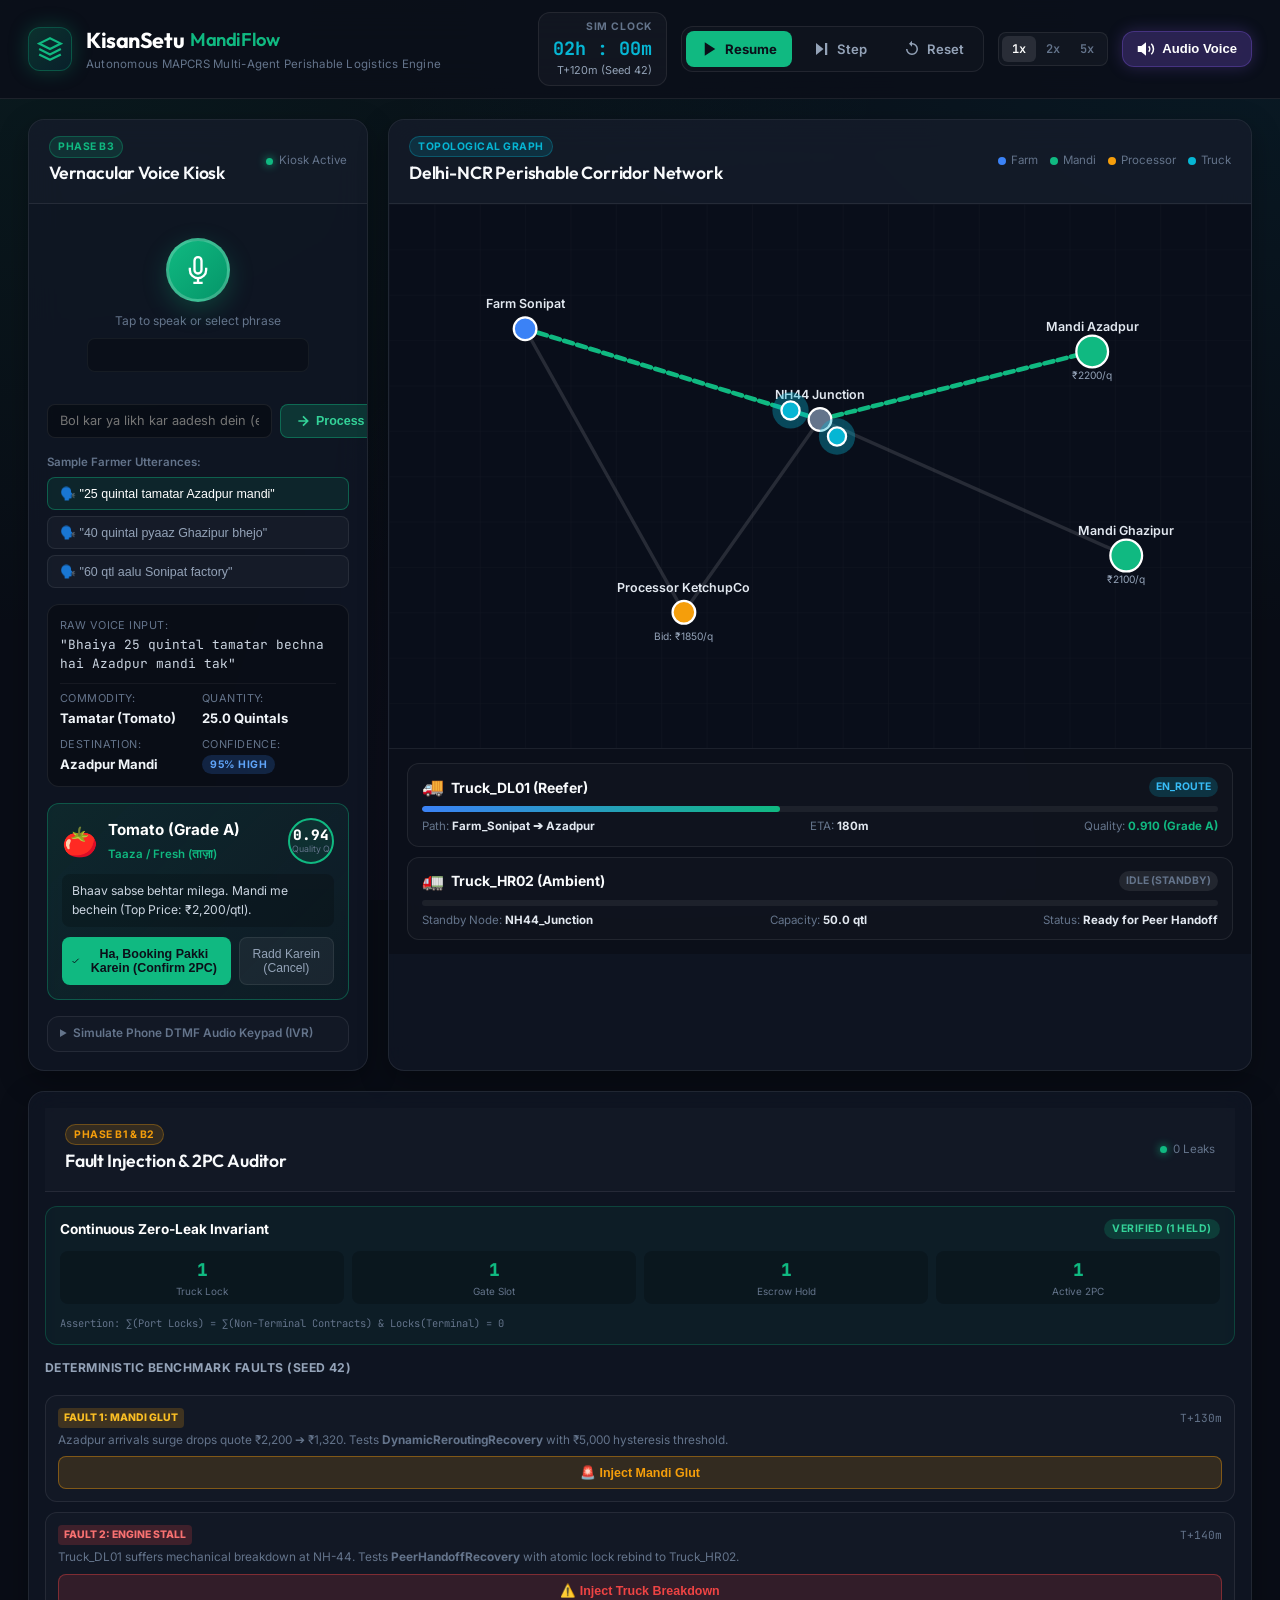
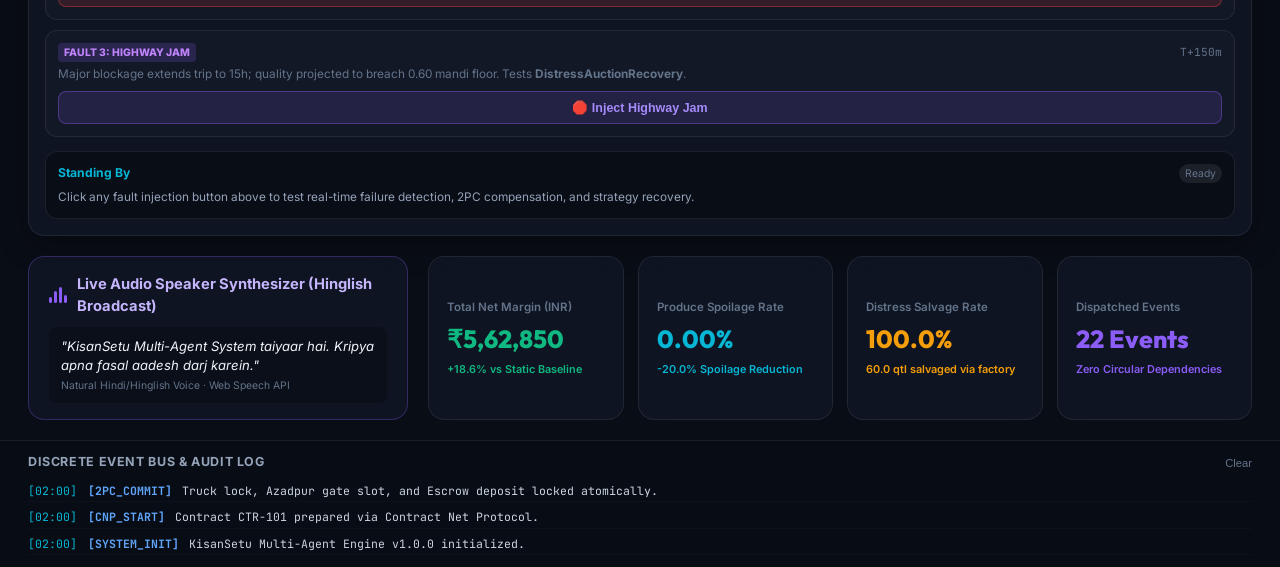
==== web/index.html @ 0fba4736 "feat(voice): add live microphone audio oscilloscope visualizer and real-time voice-to-text recogniti" ====
<!DOCTYPE html>
<html lang="en">
<head>
  <meta charset="UTF-8">
  <meta name="viewport" content="width=device-width, initial-scale=1.0">
  <title>KisanSetu (MandiFlow) - Multi-Agent Logistics Simulation</title>
  <meta name="description" content="KisanSetu (MandiFlow) - Autonomous Multi-Agent Planning, Coordination, 2PC Commitment, and Fault Recovery System for Perishable Produce Logistics.">
  <link rel="preconnect" href="https://fonts.googleapis.com">
  <link rel="preconnect" href="https://fonts.gstatic.com" crossorigin>
  <link href="https://fonts.googleapis.com/css2?family=Inter:wght@300;400;500;600;700;800&family=JetBrains+Mono:wght@400;500;600&family=Outfit:wght@500;600;700;800&display=swap" rel="stylesheet">
  <link rel="stylesheet" href="style.css">
</head>
<body>
  <!-- Header / Navigation Bar -->
  <header class="navbar">
    <div class="brand">
      <div class="brand-logo">
        <svg viewBox="0 0 24 24" width="26" height="26" fill="none" stroke="currentColor" stroke-width="2">
          <path d="M12 2L2 7l10 5 10-5-10-5zM2 17l10 5 10-5M2 12l10 5 10-5" stroke="#10b981"/>
        </svg>
      </div>
      <div>
        <h1 class="brand-title">KisanSetu <span class="brand-sub">MandiFlow</span></h1>
        <p class="brand-tagline">Autonomous MAPCRS Multi-Agent Perishable Logistics Engine</p>
      </div>
    </div>

    <!-- Sim Clock & Control Toolbar -->
    <div class="sim-controls">
      <div class="sim-clock-card">
        <span class="clock-label">SIM CLOCK</span>
        <span class="clock-time" id="simTimeDisplay">02h : 00m</span>
        <span class="clock-ticks" id="simTickDisplay">T+120m (Seed 42)</span>
      </div>

      <div class="control-btn-group">
        <button id="btnPlayPause" class="ctrl-btn ctrl-play" title="Play / Pause Simulation">
          <svg id="playIcon" viewBox="0 0 24 24" width="18" height="18" fill="currentColor">
            <polygon points="5,3 19,12 5,21"/>
          </svg>
          <span id="playPauseText">Resume</span>
        </button>

        <button id="btnStep" class="ctrl-btn" title="Step +15 minutes">
          <svg viewBox="0 0 24 24" width="18" height="18" fill="currentColor">
            <polygon points="4,4 14,12 4,20"/>
            <rect x="16" y="4" width="3" height="16"/>
          </svg>
          <span>Step</span>
        </button>

        <button id="btnReset" class="ctrl-btn" title="Reset Simulation">
          <svg viewBox="0 0 24 24" width="18" height="18" fill="currentColor">
            <path d="M12 4V1L8 5l4 4V6a6 6 0 1 1-6 6H4a8 8 0 1 0 8-8z"/>
          </svg>
          <span>Reset</span>
        </button>
      </div>

      <!-- Speed & Audio Toggle -->
      <div class="speed-selector">
        <button class="speed-btn active" data-speed="1">1x</button>
        <button class="speed-btn" data-speed="2">2x</button>
        <button class="speed-btn" data-speed="5">5x</button>
      </div>

      <button id="btnAudioToggle" class="audio-toggle-btn active" title="Toggle Hinglish Spoken Speech Synthesizer">
        <svg id="audioIcon" viewBox="0 0 24 24" width="18" height="18" fill="none" stroke="currentColor" stroke-width="2">
          <polygon points="11 5 6 9 2 9 2 15 6 15 11 19 11 5" fill="currentColor"/>
          <path d="M15.54 8.46a5 5 0 0 1 0 7.07"/>
          <path d="M19.07 4.93a10 10 0 0 1 0 14.14"/>
        </svg>
        <span>Audio Voice</span>
      </button>
    </div>
  </header>

  <!-- Main Grid Dashboard -->
  <main class="dashboard-grid">

    <!-- COLUMN 1: Accessible Vernacular Voice Kiosk -->
    <section class="card kiosk-card">
      <div class="card-header">
        <div class="card-title-group">
          <span class="badge badge-kiosk">PHASE B3</span>
          <h2>Vernacular Voice Kiosk</h2>
        </div>
        <span class="status-indicator live">Kiosk Active</span>
      </div>

      <div class="kiosk-terminal">
        <div class="mic-container">
          <div class="mic-rings" id="micRings"></div>
          <button id="btnMicTrigger" class="mic-button" title="Speak or trigger voice input">
            <svg viewBox="0 0 24 24" width="28" height="28" fill="none" stroke="currentColor" stroke-width="2">
              <path d="M12 1a3 3 0 0 0-3 3v8a3 3 0 0 0 6 0V4a3 3 0 0 0-3-3z"/>
              <path d="M19 10v2a7 7 0 0 1-14 0v-2"/>
              <line x1="12" y1="19" x2="12" y2="23"/>
              <line x1="8" y1="23" x2="16" y2="23"/>
            </svg>
          </button>
          <span class="mic-status-label" id="micStatusLabel">Tap to speak or select phrase</span>
          <canvas id="micVisualizerCanvas" class="mic-visualizer" width="220" height="32"></canvas>
        </div>

        <!-- Live Voice-to-Text Input Bar -->
        <div class="voice-input-bar">
          <input type="text" id="voiceCommandInput" class="voice-text-input" placeholder="Bol kar ya likh kar aadesh dein (e.g. 35 qtl tamatar)...">
          <button id="btnSubmitVoiceInput" class="btn-voice-submit" title="Process voice or text order">
            <svg viewBox="0 0 24 24" width="16" height="16" fill="none" stroke="currentColor" stroke-width="2.5">
              <path d="M5 12h14M12 5l7 7-7 7"/>
            </svg>
            <span>Process</span>
          </button>
        </div>

        <!-- Vernacular Speech Preset Chips -->
        <div class="chips-container">
          <span class="chips-label">Sample Farmer Utterances:</span>
          <button class="voice-chip active" data-phrase="Bhaiya 25 quintal tamatar bechna hai Azadpur mandi tak">
            🗣️ "25 quintal tamatar Azadpur mandi"
          </button>
          <button class="voice-chip" data-phrase="40 quintal pyaaz Ghazipur bhejo turant">
            🗣️ "40 quintal pyaaz Ghazipur bhejo"
          </button>
          <button class="voice-chip" data-phrase="60 qtl aalu Mother Dairy Sonipat plant bhejna hai">
            🗣️ "60 qtl aalu Sonipat factory"
          </button>
        </div>

        <!-- Live Parsed Utterance Box -->
        <div class="parsed-box">
          <div class="parsed-row">
            <span class="parsed-label">Raw Voice Input:</span>
            <span class="parsed-val" id="rawUtteranceText">"Bhaiya 25 quintal tamatar bechna hai Azadpur mandi tak"</span>
          </div>
          <div class="parsed-grid">
            <div>
              <span class="parsed-label">Commodity:</span>
              <strong id="parsedCommodity">Tamatar (Tomato)</strong>
            </div>
            <div>
              <span class="parsed-label">Quantity:</span>
              <strong id="parsedQuantity">25.0 Quintals</strong>
            </div>
            <div>
              <span class="parsed-label">Destination:</span>
              <strong id="parsedDestination">Azadpur Mandi</strong>
            </div>
            <div>
              <span class="parsed-label">Confidence:</span>
              <span class="badge badge-confidence" id="parsedConfidence">95% High</span>
            </div>
          </div>
        </div>

        <!-- Produce Quality Status Card -->
        <div class="status-card-widget grade-a" id="produceStatusCard">
          <div class="status-card-header">
            <div class="crop-info">
              <span class="crop-icon">🍅</span>
              <div>
                <h4 id="cardCropName">Tomato (Grade A)</h4>
                <span class="grade-tag" id="cardGradeTag">Taaza / Fresh (ताज़ा)</span>
              </div>
            </div>
            <div class="quality-score-circle">
              <span class="q-val" id="cardQualityScore">0.94</span>
              <span class="q-lbl">Quality Q</span>
            </div>
          </div>
          <p class="status-recommendation" id="cardRecommendation">
            Bhaav sabse behtar milega. Mandi me bechein (Top Price: ₹2,200/qtl).
          </p>
          <div class="card-action-bar">
            <button id="btnConfirm2PC" class="btn-primary-action">
              <svg viewBox="0 0 24 24" width="16" height="16" fill="none" stroke="currentColor" stroke-width="2.5"><polyline points="20 6 9 17 4 12"/></svg>
              Ha, Booking Pakki Karein (Confirm 2PC)
            </button>
            <button id="btnCancel2PC" class="btn-secondary-action">Radd Karein (Cancel)</button>
          </div>
        </div>

        <!-- DTMF Telephone Numpad -->
        <details class="dtmf-drawer">
          <summary>Simulate Phone DTMF Audio Keypad (IVR)</summary>
          <div class="numpad-grid">
            <button class="numpad-btn" data-key="1">1<span>🍅 Tomato</span></button>
            <button class="numpad-btn" data-key="2">2<span>🧅 Onion</span></button>
            <button class="numpad-btn" data-key="3">3<span>🥔 Potato</span></button>
            <button class="numpad-btn" data-key="4">4<span>Azadpur</span></button>
            <button class="numpad-btn" data-key="5">5<span>Ghazipur</span></button>
            <button class="numpad-btn" data-key="6">6<span>Sonipat</span></button>
            <button class="numpad-btn" data-key="7">7<span>25 qtl</span></button>
            <button class="numpad-btn" data-key="8">8<span>50 qtl</span></button>
            <button class="numpad-btn" data-key="9">9<span>Confirm</span></button>
            <button class="numpad-btn" data-key="*">*<span>Repeat</span></button>
            <button class="numpad-btn" data-key="0">0<span>Help</span></button>
            <button class="numpad-btn" data-key="#">#<span>Submit</span></button>
          </div>
        </details>
      </div>
    </section>

    <!-- COLUMN 2: Topological Road Graph & Interactive Map -->
    <section class="card map-card">
      <div class="card-header">
        <div class="card-title-group">
          <span class="badge badge-map">TOPOLOGICAL GRAPH</span>
          <h2>Delhi-NCR Perishable Corridor Network</h2>
        </div>
        <div class="map-legend">
          <span class="legend-item"><span class="dot farm"></span> Farm</span>
          <span class="legend-item"><span class="dot mandi"></span> Mandi</span>
          <span class="legend-item"><span class="dot plant"></span> Processor</span>
          <span class="legend-item"><span class="dot truck"></span> Truck</span>
        </div>
      </div>

      <div class="map-canvas-container">
        <svg id="roadMapSvg" class="road-map-svg" viewBox="0 0 760 480">
          <!-- Background Grid Pattern -->
          <defs>
            <pattern id="gridPattern" width="40" height="40" patternUnits="userSpaceOnUse">
              <path d="M 40 0 L 0 0 0 40" fill="none" stroke="rgba(255,255,255,0.03)" stroke-width="1"/>
            </pattern>
            <linearGradient id="roadGradient" x1="0%" y1="0%" x2="100%" y2="100%">
              <stop offset="0%" stop-color="#3b82f6" stop-opacity="0.7"/>
              <stop offset="100%" stop-color="#10b981" stop-opacity="0.7"/>
            </linearGradient>
            <filter id="glow" x="-20%" y="-20%" width="140%" height="140%">
              <feGaussianBlur stdDeviation="3" result="blur"/>
              <feComposite in="SourceGraphic" in2="blur" operator="over"/>
            </filter>
          </defs>

          <rect width="100%" height="100%" fill="url(#gridPattern)" />

          <!-- Network Road Edges -->
          <g id="roadEdges">
            <!-- Road segments will be drawn here -->
          </g>

          <!-- Network Nodes -->
          <g id="roadNodes">
            <!-- Hubs and Mandis will be drawn here -->
          </g>

          <!-- Animated Moving Vehicles -->
          <g id="roadTrucks">
            <!-- Active trucks with pulsing halos -->
          </g>
        </svg>

        <!-- Transit Status Lane Panel (Overlay) -->
        <div class="truck-lanes-panel">
          <div class="lane-item" id="truckLane1">
            <div class="lane-header">
              <div class="truck-badge">
                <span class="truck-icon">🚚</span>
                <strong>Truck_DL01 (Reefer)</strong>
              </div>
              <span class="truck-state-badge enroute" id="truck1StateBadge">EN_ROUTE</span>
            </div>
            <div class="progress-bar-bg">
              <div class="progress-bar-fill" id="truck1ProgressBar" style="width: 45%;"></div>
            </div>
            <div class="lane-meta">
              <span>Path: <b id="truck1RouteText">Farm_Sonipat ➔ Azadpur</b></span>
              <span>ETA: <b id="truck1Eta">180m</b></span>
              <span>Quality: <b class="quality-text" id="truck1QualityText">0.910 (Grade A)</b></span>
            </div>
          </div>

          <div class="lane-item" id="truckLane2">
            <div class="lane-header">
              <div class="truck-badge">
                <span class="truck-icon">🚛</span>
                <strong>Truck_HR02 (Ambient)</strong>
              </div>
              <span class="truck-state-badge idle" id="truck2StateBadge">IDLE (STANDBY)</span>
            </div>
            <div class="progress-bar-bg">
              <div class="progress-bar-fill" id="truck2ProgressBar" style="width: 0%;"></div>
            </div>
            <div class="lane-meta">
              <span>Standby Node: <b>NH44_Junction</b></span>
              <span>Capacity: <b>50.0 qtl</b></span>
              <span>Status: <b id="truck2StandbyText">Ready for Peer Handoff</b></span>
            </div>
          </div>
        </div>
      </div>
    </section>

    <!-- COLUMN 3: Real-Time Fault Injection & 2PC Invariants -->
    <section class="card controls-card">
      <div class="card-header">
        <div class="card-title-group">
          <span class="badge badge-control">PHASE B1 & B2</span>
          <h2>Fault Injection & 2PC Auditor</h2>
        </div>
        <span class="status-indicator active" id="invariantLed">0 Leaks</span>
      </div>

      <!-- Zero-Leak Invariant Monitor Panel -->
      <div class="invariant-monitor-box">
        <div class="invariant-title-row">
          <h4>Continuous Zero-Leak Invariant</h4>
          <span class="badge badge-safe" id="invariantBadge">Passed (0 Leaks)</span>
        </div>
        <div class="invariant-stat-row">
          <div class="inv-stat">
            <span class="inv-num" id="invTruckLocks">1</span>
            <span class="inv-desc">Truck Lock</span>
          </div>
          <div class="inv-stat">
            <span class="inv-num" id="invGateSlots">1</span>
            <span class="inv-desc">Gate Slot</span>
          </div>
          <div class="inv-stat">
            <span class="inv-num" id="invEscrowHolds">1</span>
            <span class="inv-desc">Escrow Hold</span>
          </div>
          <div class="inv-stat">
            <span class="inv-num" id="invActiveContracts">1</span>
            <span class="inv-desc">Active 2PC</span>
          </div>
        </div>
        <p class="invariant-formula">
          Assertion: ∑(Port Locks) = ∑(Non-Terminal Contracts) &amp; Locks(Terminal) = 0
        </p>
      </div>

      <!-- Interactive Fault Injection Buttons -->
      <div class="fault-injection-deck">
        <h3 class="section-heading">Deterministic Benchmark Faults (Seed 42)</h3>

        <div class="fault-button-card">
          <div class="fault-info">
            <div class="fault-header-line">
              <span class="fault-tag tag-glut">FAULT 1: MANDI GLUT</span>
              <span class="fault-time">T+130m</span>
            </div>
            <p>Azadpur arrivals surge drops quote ₹2,200 ➔ ₹1,320. Tests <strong>DynamicReroutingRecovery</strong> with ₹5,000 hysteresis threshold.</p>
          </div>
          <button id="btnInjectGlut" class="fault-btn btn-glut">
            🚨 Inject Mandi Glut
          </button>
        </div>

        <div class="fault-button-card">
          <div class="fault-info">
            <div class="fault-header-line">
              <span class="fault-tag tag-stall">FAULT 2: ENGINE STALL</span>
              <span class="fault-time">T+140m</span>
            </div>
            <p>Truck_DL01 suffers mechanical breakdown at NH-44. Tests <strong>PeerHandoffRecovery</strong> with atomic lock rebind to Truck_HR02.</p>
          </div>
          <button id="btnInjectStall" class="fault-btn btn-stall">
            ⚠️ Inject Truck Breakdown
          </button>
        </div>

        <div class="fault-button-card">
          <div class="fault-info">
            <div class="fault-header-line">
              <span class="fault-tag tag-block">FAULT 3: HIGHWAY JAM</span>
              <span class="fault-time">T+150m</span>
            </div>
            <p>Major blockage extends trip to 15h; quality projected to breach 0.60 mandi floor. Tests <strong>DistressAuctionRecovery</strong>.</p>
          </div>
          <button id="btnInjectBlockage" class="fault-btn btn-block">
            🛑 Inject Highway Jam
          </button>
        </div>
      </div>

      <!-- Active Recovery Outcome Card -->
      <div class="recovery-outcome-box" id="recoveryOutcomeBox">
        <div class="rec-header">
          <span class="rec-strategy" id="recStrategyName">Standing By</span>
          <span class="rec-status" id="recStatusBadge">Ready</span>
        </div>
        <p class="rec-summary" id="recActionSummary">
          Click any fault injection button above to test real-time failure detection, 2PC compensation, and strategy recovery.
        </p>
      </div>
    </section>

  </main>

  <!-- Bottom Analytics & Spoken Hinglish Audio Feed -->
  <section class="bottom-section">
    <!-- Spoken Audio Announcement Panel -->
    <div class="audio-feed-card">
      <div class="audio-card-header">
        <div class="speaker-wave-icon" id="speakerWave">
          <span></span><span></span><span></span><span></span>
        </div>
        <h3>Live Audio Speaker Synthesizer (Hinglish Broadcast)</h3>
      </div>
      <div class="audio-quote-box">
        <p id="audioSpeechSubtitle">"KisanSetu Multi-Agent System taiyaar hai. Kripya apna fasal aadesh darj karein."</p>
        <span class="audio-lang-tag">Natural Hindi/Hinglish Voice · Web Speech API</span>
      </div>
    </div>

    <!-- Comparative Baseline Analytics -->
    <div class="metrics-grid">
      <div class="metric-card">
        <span class="metric-lbl">Total Net Margin (INR)</span>
        <div class="metric-val text-green" id="metricMargin">₹5,62,850</div>
        <span class="metric-comp text-green">+18.6% vs Static Baseline</span>
      </div>
      <div class="metric-card">
        <span class="metric-lbl">Produce Spoilage Rate</span>
        <div class="metric-val text-cyan" id="metricSpoilage">0.00%</div>
        <span class="metric-comp text-cyan">-20.0% Spoilage Reduction</span>
      </div>
      <div class="metric-card">
        <span class="metric-lbl">Distress Salvage Rate</span>
        <div class="metric-val text-amber" id="metricSalvage">100.0%</div>
        <span class="metric-comp text-amber">60.0 qtl salvaged via factory</span>
      </div>
      <div class="metric-card">
        <span class="metric-lbl">Dispatched Events</span>
        <div class="metric-val text-purple" id="metricEvents">19 Events</div>
        <span class="metric-comp text-purple">Zero Circular Dependencies</span>
      </div>
    </div>
  </section>

  <!-- Structured Event Log Drawer -->
  <footer class="event-log-drawer">
    <div class="log-drawer-header">
      <h4>Discrete Event Bus &amp; Audit Log</h4>
      <button id="btnClearLog" class="btn-clear-log">Clear</button>
    </div>
    <div class="log-stream" id="eventLogStream">
      <!-- Events injected here -->
    </div>
  </footer>

  <script src="app.js"></script>
</body>
</html>
---- web/style.css ----
/* ==========================================================================
   KisanSetu (MandiFlow) - Ultra-Premium Glassmorphic Design System
   ========================================================================== */

:root {
  --bg-dark: #090d16;
  --bg-card: rgba(16, 23, 38, 0.75);
  --bg-card-hover: rgba(23, 33, 54, 0.85);
  --border-color: rgba(255, 255, 255, 0.08);
  --border-glow: rgba(16, 185, 129, 0.3);

  --text-primary: #f8fafc;
  --text-secondary: #94a3b8;
  --text-muted: #64748b;

  --emerald: #10b981;
  --emerald-glow: rgba(16, 185, 129, 0.25);
  --cyan: #06b6d4;
  --cyan-glow: rgba(6, 182, 212, 0.25);
  --amber: #f59e0b;
  --amber-glow: rgba(245, 158, 11, 0.25);
  --crimson: #ef4444;
  --crimson-glow: rgba(239, 68, 68, 0.25);
  --purple: #8b5cf6;
  --purple-glow: rgba(139, 92, 246, 0.25);
  --blue: #3b82f6;

  --font-heading: 'Outfit', sans-serif;
  --font-body: 'Inter', -apple-system, BlinkMacSystemFont, sans-serif;
  --font-mono: 'JetBrains Mono', monospace;

  --radius-sm: 8px;
  --radius-md: 12px;
  --radius-lg: 16px;
  --radius-xl: 24px;
}

* {
  margin: 0;
  padding: 0;
  box-sizing: border-box;
}

body {
  background-color: var(--bg-dark);
  background-image: 
    radial-gradient(at 0% 0%, rgba(16, 185, 129, 0.08) 0px, transparent 50%),
    radial-gradient(at 100% 0%, rgba(6, 182, 212, 0.08) 0px, transparent 50%),
    radial-gradient(at 50% 100%, rgba(139, 92, 246, 0.06) 0px, transparent 50%);
  background-attachment: fixed;
  color: var(--text-primary);
  font-family: var(--font-body);
  font-size: 14px;
  line-height: 1.5;
  min-height: 100vh;
  display: flex;
  flex-direction: column;
}

/* ==========================================================================
   Navbar & Controls Bar
   ========================================================================== */

.navbar {
  display: flex;
  align-items: center;
  justify-content: space-between;
  padding: 12px 28px;
  background: rgba(11, 15, 25, 0.85);
  backdrop-filter: blur(20px);
  border-bottom: 1px solid var(--border-color);
  position: sticky;
  top: 0;
  z-index: 100;
  gap: 16px;
  flex-wrap: wrap;
}

.brand {
  display: flex;
  align-items: center;
  gap: 14px;
}

.brand-logo {
  width: 44px;
  height: 44px;
  border-radius: var(--radius-md);
  background: linear-gradient(135deg, rgba(16, 185, 129, 0.2), rgba(6, 182, 212, 0.1));
  border: 1px solid rgba(16, 185, 129, 0.3);
  display: flex;
  align-items: center;
  justify-content: center;
  box-shadow: 0 0 20px var(--emerald-glow);
}

.brand-title {
  font-family: var(--font-heading);
  font-size: 1.35rem;
  font-weight: 700;
  letter-spacing: -0.02em;
  color: #ffffff;
  display: flex;
  align-items: center;
  gap: 6px;
}

.brand-sub {
  color: var(--emerald);
  font-weight: 600;
  font-size: 1.15rem;
}

.brand-tagline {
  font-size: 0.72rem;
  color: var(--text-muted);
  letter-spacing: 0.02em;
}

.sim-controls {
  display: flex;
  align-items: center;
  gap: 14px;
  flex-wrap: wrap;
}

.sim-clock-card {
  display: flex;
  flex-direction: column;
  padding: 6px 14px;
  background: rgba(255, 255, 255, 0.03);
  border: 1px solid var(--border-color);
  border-radius: var(--radius-md);
  text-align: right;
}

.clock-label {
  font-size: 0.65rem;
  font-weight: 700;
  color: var(--text-muted);
  letter-spacing: 0.08em;
}

.clock-time {
  font-family: var(--font-mono);
  font-size: 1.15rem;
  font-weight: 700;
  color: var(--cyan);
}

.clock-ticks {
  font-size: 0.68rem;
  color: var(--text-secondary);
}

.control-btn-group {
  display: flex;
  align-items: center;
  gap: 6px;
  background: rgba(255, 255, 255, 0.02);
  padding: 4px;
  border-radius: var(--radius-md);
  border: 1px solid var(--border-color);
}

.ctrl-btn {
  display: inline-flex;
  align-items: center;
  gap: 6px;
  padding: 8px 14px;
  font-family: var(--font-body);
  font-size: 0.82rem;
  font-weight: 600;
  color: var(--text-secondary);
  background: transparent;
  border: 1px solid transparent;
  border-radius: var(--radius-sm);
  cursor: pointer;
  transition: all 0.2s ease;
}

.ctrl-btn:hover {
  color: #fff;
  background: rgba(255, 255, 255, 0.06);
}

.ctrl-play {
  background: var(--emerald);
  color: #0b0f19;
  font-weight: 700;
}

.ctrl-play:hover {
  background: #059669;
  color: #fff;
  box-shadow: 0 0 16px var(--emerald-glow);
}

.speed-selector {
  display: flex;
  background: rgba(255, 255, 255, 0.03);
  padding: 3px;
  border-radius: var(--radius-sm);
  border: 1px solid var(--border-color);
}

.speed-btn {
  padding: 5px 10px;
  background: transparent;
  border: none;
  color: var(--text-muted);
  font-family: var(--font-mono);
  font-size: 0.75rem;
  font-weight: 600;
  cursor: pointer;
  border-radius: 6px;
  transition: all 0.2s;
}

.speed-btn.active, .speed-btn:hover {
  color: #fff;
  background: rgba(255, 255, 255, 0.1);
}

.audio-toggle-btn {
  display: flex;
  align-items: center;
  gap: 7px;
  padding: 8px 14px;
  border-radius: var(--radius-md);
  background: rgba(139, 92, 246, 0.12);
  border: 1px solid rgba(139, 92, 246, 0.3);
  color: #c4b5fd;
  font-size: 0.82rem;
  font-weight: 600;
  cursor: pointer;
  transition: all 0.2s;
}

.audio-toggle-btn:hover, .audio-toggle-btn.active {
  background: rgba(139, 92, 246, 0.25);
  box-shadow: 0 0 16px var(--purple-glow);
  color: #fff;
}

/* ==========================================================================
   Dashboard Grid
   ========================================================================== */

.dashboard-grid {
  display: grid;
  grid-template-columns: 360px 1fr 380px;
  gap: 20px;
  padding: 20px 28px;
  flex: 1;
}

@media (max-width: 1400px) {
  .dashboard-grid {
    grid-template-columns: 340px 1fr;
  }
  .controls-card {
    grid-column: span 2;
  }
}

@media (max-width: 980px) {
  .dashboard-grid {
    grid-template-columns: 1fr;
  }
  .controls-card {
    grid-column: span 1;
  }
}

/* Card Foundations */
.card {
  background: var(--bg-card);
  backdrop-filter: blur(16px);
  border: 1px solid var(--border-color);
  border-radius: var(--radius-lg);
  display: flex;
  flex-direction: column;
  overflow: hidden;
  box-shadow: 0 10px 30px rgba(0, 0, 0, 0.3);
  transition: border-color 0.3s;
}

.card:hover {
  border-color: rgba(255, 255, 255, 0.14);
}

.card-header {
  display: flex;
  align-items: center;
  justify-content: space-between;
  padding: 16px 20px;
  border-bottom: 1px solid var(--border-color);
  background: rgba(255, 255, 255, 0.015);
}

.card-title-group {
  display: flex;
  flex-direction: column;
  gap: 3px;
}

.card-header h2 {
  font-family: var(--font-heading);
  font-size: 1.1rem;
  font-weight: 600;
  letter-spacing: -0.01em;
}

/* Badges */
.badge {
  display: inline-flex;
  align-items: center;
  padding: 2px 8px;
  border-radius: 999px;
  font-size: 0.65rem;
  font-weight: 700;
  letter-spacing: 0.05em;
  text-transform: uppercase;
  width: fit-content;
}

.badge-kiosk { background: rgba(16, 185, 129, 0.15); color: var(--emerald); border: 1px solid rgba(16, 185, 129, 0.3); }
.badge-map { background: rgba(6, 182, 212, 0.15); color: var(--cyan); border: 1px solid rgba(6, 182, 212, 0.3); }
.badge-control { background: rgba(245, 158, 11, 0.15); color: var(--amber); border: 1px solid rgba(245, 158, 11, 0.3); }
.badge-safe { background: rgba(16, 185, 129, 0.2); color: #34d399; }
.badge-confidence { background: rgba(59, 130, 246, 0.2); color: #60a5fa; }

.status-indicator {
  display: inline-flex;
  align-items: center;
  gap: 6px;
  font-size: 0.72rem;
  color: var(--text-muted);
}

.status-indicator::before {
  content: '';
  width: 7px;
  height: 7px;
  border-radius: 50%;
  background: #64748b;
}

.status-indicator.live::before, .status-indicator.active::before {
  background: var(--emerald);
  box-shadow: 0 0 8px var(--emerald);
  animation: pulse 1.8s infinite;
}

@keyframes pulse {
  0% { transform: scale(0.95); box-shadow: 0 0 0 0 rgba(16, 185, 129, 0.7); }
  70% { transform: scale(1.1); box-shadow: 0 0 0 7px rgba(16, 185, 129, 0); }
  100% { transform: scale(0.95); box-shadow: 0 0 0 0 rgba(16, 185, 129, 0); }
}

/* ==========================================================================
   Column 1: Vernacular Voice Kiosk
   ========================================================================== */

.kiosk-terminal {
  padding: 18px;
  display: flex;
  flex-direction: column;
  gap: 16px;
}

.mic-container {
  display: flex;
  flex-direction: column;
  align-items: center;
  justify-content: center;
  padding: 16px 0;
  position: relative;
}

.mic-button {
  width: 64px;
  height: 64px;
  border-radius: 50%;
  background: linear-gradient(135deg, var(--emerald), #059669);
  border: 3px solid rgba(255, 255, 255, 0.2);
  color: #fff;
  cursor: pointer;
  display: flex;
  align-items: center;
  justify-content: center;
  box-shadow: 0 8px 24px var(--emerald-glow);
  transition: transform 0.2s, box-shadow 0.2s;
  z-index: 2;
}

.mic-button:hover {
  transform: scale(1.08);
  box-shadow: 0 10px 30px rgba(16, 185, 129, 0.5);
}

.mic-button.listening {
  background: linear-gradient(135deg, var(--crimson), #dc2626);
  box-shadow: 0 8px 24px var(--crimson-glow);
  animation: micListenPulse 1s infinite alternate;
}

@keyframes micListenPulse {
  0% { transform: scale(1); }
  100% { transform: scale(1.12); }
}

.mic-status-label {
  margin-top: 10px;
  font-size: 0.75rem;
  color: var(--text-muted);
}

.mic-visualizer {
  margin-top: 8px;
  border-radius: var(--radius-sm);
  background: rgba(0, 0, 0, 0.25);
  border: 1px solid rgba(255, 255, 255, 0.05);
}

.voice-input-bar {
  display: flex;
  gap: 8px;
}

.voice-text-input {
  flex: 1;
  background: rgba(0, 0, 0, 0.35);
  border: 1px solid var(--border-color);
  border-radius: var(--radius-sm);
  padding: 8px 12px;
  color: #fff;
  font-family: var(--font-body);
  font-size: 0.8rem;
  transition: all 0.2s;
}

.voice-text-input:focus {
  outline: none;
  border-color: var(--emerald);
  box-shadow: 0 0 10px var(--emerald-glow);
}

.btn-voice-submit {
  display: flex;
  align-items: center;
  gap: 5px;
  padding: 8px 14px;
  background: rgba(16, 185, 129, 0.2);
  border: 1px solid rgba(16, 185, 129, 0.4);
  border-radius: var(--radius-sm);
  color: #34d399;
  font-size: 0.78rem;
  font-weight: 700;
  cursor: pointer;
  transition: all 0.2s;
}

.btn-voice-submit:hover {
  background: var(--emerald);
  color: #0b0f19;
  box-shadow: 0 0 12px var(--emerald-glow);
}

.chips-container {
  display: flex;
  flex-direction: column;
  gap: 6px;
}

.chips-label {
  font-size: 0.72rem;
  color: var(--text-muted);
  font-weight: 600;
}

.voice-chip {
  text-align: left;
  padding: 8px 12px;
  background: rgba(255, 255, 255, 0.03);
  border: 1px solid var(--border-color);
  border-radius: var(--radius-sm);
  color: var(--text-secondary);
  font-size: 0.78rem;
  cursor: pointer;
  transition: all 0.2s;
}

.voice-chip:hover, .voice-chip.active {
  background: rgba(16, 185, 129, 0.1);
  border-color: rgba(16, 185, 129, 0.4);
  color: #ffffff;
}

.parsed-box {
  background: rgba(0, 0, 0, 0.3);
  border: 1px solid var(--border-color);
  border-radius: var(--radius-md);
  padding: 12px;
  display: flex;
  flex-direction: column;
  gap: 10px;
}

.parsed-row {
  display: flex;
  flex-direction: column;
  gap: 2px;
}

.parsed-label {
  font-size: 0.68rem;
  color: var(--text-muted);
  text-transform: uppercase;
  letter-spacing: 0.04em;
}

.parsed-val {
  font-family: var(--font-mono);
  font-size: 0.8rem;
  color: #cbd5e1;
}

.parsed-grid {
  display: grid;
  grid-template-columns: 1fr 1fr;
  gap: 8px;
  padding-top: 6px;
  border-top: 1px solid rgba(255, 255, 255, 0.05);
}

.parsed-grid div {
  display: flex;
  flex-direction: column;
  gap: 2px;
}

.parsed-grid strong {
  font-size: 0.82rem;
  color: #f1f5f9;
}

/* Produce Status Card */
.status-card-widget {
  padding: 14px;
  border-radius: var(--radius-md);
  background: linear-gradient(135deg, rgba(16, 185, 129, 0.12), rgba(16, 185, 129, 0.04));
  border: 1px solid rgba(16, 185, 129, 0.35);
  display: flex;
  flex-direction: column;
  gap: 10px;
}

.status-card-widget.grade-b {
  background: linear-gradient(135deg, rgba(245, 158, 11, 0.12), rgba(245, 158, 11, 0.04));
  border-color: rgba(245, 158, 11, 0.35);
}

.status-card-widget.grade-c {
  background: linear-gradient(135deg, rgba(239, 68, 68, 0.12), rgba(239, 68, 68, 0.04));
  border-color: rgba(239, 68, 68, 0.35);
}

.status-card-header {
  display: flex;
  align-items: center;
  justify-content: space-between;
}

.crop-info {
  display: flex;
  align-items: center;
  gap: 10px;
}

.crop-icon {
  font-size: 1.8rem;
}

.crop-info h4 {
  font-size: 0.95rem;
  font-weight: 700;
  color: #fff;
}

.grade-tag {
  font-size: 0.72rem;
  color: var(--emerald);
  font-weight: 600;
}

.status-card-widget.grade-b .grade-tag { color: var(--amber); }
.status-card-widget.grade-c .grade-tag { color: var(--crimson); }

.quality-score-circle {
  width: 46px;
  height: 46px;
  border-radius: 50%;
  border: 2px solid var(--emerald);
  display: flex;
  flex-direction: column;
  align-items: center;
  justify-content: center;
  background: rgba(16, 185, 129, 0.1);
}

.status-card-widget.grade-b .quality-score-circle {
  border-color: var(--amber);
  background: rgba(245, 158, 11, 0.1);
}

.status-card-widget.grade-c .quality-score-circle {
  border-color: var(--crimson);
  background: rgba(239, 68, 68, 0.1);
}

.q-val {
  font-family: var(--font-mono);
  font-size: 0.9rem;
  font-weight: 800;
  color: #fff;
  line-height: 1;
}

.q-lbl {
  font-size: 0.55rem;
  color: var(--text-muted);
}

.status-recommendation {
  font-size: 0.76rem;
  color: #cbd5e1;
  background: rgba(0, 0, 0, 0.2);
  padding: 8px 10px;
  border-radius: var(--radius-sm);
}

.card-action-bar {
  display: flex;
  gap: 8px;
}

.btn-primary-action {
  flex: 2;
  display: flex;
  align-items: center;
  justify-content: center;
  gap: 6px;
  padding: 9px;
  background: var(--emerald);
  color: #0b0f19;
  font-weight: 700;
  font-size: 0.78rem;
  border: none;
  border-radius: var(--radius-sm);
  cursor: pointer;
  transition: all 0.2s;
}

.btn-primary-action:hover {
  background: #059669;
  color: #fff;
  box-shadow: 0 0 12px var(--emerald-glow);
}

.btn-secondary-action {
  flex: 1;
  padding: 9px;
  background: rgba(255, 255, 255, 0.05);
  color: var(--text-secondary);
  font-size: 0.76rem;
  border: 1px solid var(--border-color);
  border-radius: var(--radius-sm);
  cursor: pointer;
}

.btn-secondary-action:hover {
  background: rgba(255, 255, 255, 0.1);
  color: #fff;
}

/* DTMF Drawer */
.dtmf-drawer {
  background: rgba(255, 255, 255, 0.02);
  border: 1px solid var(--border-color);
  border-radius: var(--radius-md);
  padding: 8px 12px;
}

.dtmf-drawer summary {
  font-size: 0.74rem;
  color: var(--text-muted);
  cursor: pointer;
  font-weight: 600;
}

.numpad-grid {
  display: grid;
  grid-template-columns: repeat(3, 1fr);
  gap: 6px;
  margin-top: 10px;
}

.numpad-btn {
  display: flex;
  flex-direction: column;
  align-items: center;
  padding: 6px;
  background: rgba(255, 255, 255, 0.04);
  border: 1px solid var(--border-color);
  border-radius: var(--radius-sm);
  color: #fff;
  font-family: var(--font-heading);
  font-size: 0.95rem;
  font-weight: 700;
  cursor: pointer;
  transition: all 0.15s;
}

.numpad-btn span {
  font-size: 0.58rem;
  color: var(--text-muted);
  font-family: var(--font-body);
}

.numpad-btn:hover {
  background: rgba(255, 255, 255, 0.12);
  transform: translateY(-1px);
}

/* ==========================================================================
   Column 2: Road Graph & Interactive Map
   ========================================================================== */

.map-card {
  position: relative;
}

.map-legend {
  display: flex;
  gap: 12px;
  font-size: 0.72rem;
  color: var(--text-muted);
}

.legend-item {
  display: flex;
  align-items: center;
  gap: 5px;
}

.dot {
  width: 8px;
  height: 8px;
  border-radius: 50%;
}

.dot.farm { background: #3b82f6; }
.dot.mandi { background: #10b981; }
.dot.plant { background: #f59e0b; }
.dot.truck { background: #06b6d4; }

.map-canvas-container {
  position: relative;
  flex: 1;
  display: flex;
  flex-direction: column;
}

.road-map-svg {
  width: 100%;
  height: auto;
  min-height: 380px;
  background: #090e1a;
  border-bottom: 1px solid var(--border-color);
}

/* Map Nodes & Edges Styling */
.map-edge {
  stroke: rgba(255, 255, 255, 0.12);
  stroke-width: 3;
  stroke-linecap: round;
}

.map-edge.active-route {
  stroke: #10b981;
  stroke-width: 4;
  stroke-dasharray: 8 4;
  animation: dashRoad 1.2s linear infinite;
}

.map-edge.reroute {
  stroke: #f59e0b;
  stroke-width: 4;
  stroke-dasharray: 6 3;
  animation: dashRoad 1s linear infinite;
}

@keyframes dashRoad {
  to { stroke-dashoffset: -12; }
}

.map-node {
  cursor: pointer;
  transition: transform 0.2s;
}

.map-node:hover {
  filter: drop-shadow(0 0 10px rgba(16, 185, 129, 0.8));
}

.node-label {
  font-family: var(--font-body);
  font-size: 11px;
  font-weight: 600;
  fill: #e2e8f0;
}

.node-sublabel {
  font-size: 9px;
  fill: #94a3b8;
}

/* Truck Lanes Overlay */
.truck-lanes-panel {
  padding: 14px 18px;
  background: rgba(11, 15, 25, 0.85);
  display: flex;
  flex-direction: column;
  gap: 10px;
}

.lane-item {
  background: rgba(255, 255, 255, 0.02);
  border: 1px solid var(--border-color);
  border-radius: var(--radius-md);
  padding: 10px 14px;
  display: flex;
  flex-direction: column;
  gap: 6px;
}

.lane-header {
  display: flex;
  align-items: center;
  justify-content: space-between;
}

.truck-badge {
  display: flex;
  align-items: center;
  gap: 7px;
}

.truck-icon {
  font-size: 1.1rem;
}

.truck-state-badge {
  padding: 2px 7px;
  border-radius: 999px;
  font-size: 0.65rem;
  font-weight: 700;
}

.truck-state-badge.enroute { background: rgba(6, 182, 212, 0.2); color: #38bdf8; }
.truck-state-badge.idle { background: rgba(255, 255, 255, 0.08); color: var(--text-muted); }
.truck-state-badge.stalled { background: rgba(239, 68, 68, 0.25); color: #f87171; }
.truck-state-badge.diverted { background: rgba(245, 158, 11, 0.25); color: #fbbf24; }
.truck-state-badge.completed { background: rgba(16, 185, 129, 0.25); color: #34d399; }

.progress-bar-bg {
  width: 100%;
  height: 6px;
  background: rgba(255, 255, 255, 0.06);
  border-radius: 999px;
  overflow: hidden;
}

.progress-bar-fill {
  height: 100%;
  background: linear-gradient(90deg, #3b82f6, #10b981);
  border-radius: 999px;
  transition: width 0.4s ease;
}

.lane-meta {
  display: flex;
  align-items: center;
  justify-content: space-between;
  font-size: 0.72rem;
  color: var(--text-muted);
}

.lane-meta b {
  color: #e2e8f0;
}

.quality-text {
  color: var(--emerald) !important;
}

/* ==========================================================================
   Column 3: Controls, Invariants & Fault Injection
   ========================================================================== */

.controls-card {
  padding: 16px;
  gap: 14px;
}

.invariant-monitor-box {
  background: rgba(16, 185, 129, 0.05);
  border: 1px solid rgba(16, 185, 129, 0.25);
  border-radius: var(--radius-md);
  padding: 12px 14px;
  display: flex;
  flex-direction: column;
  gap: 8px;
}

.invariant-title-row {
  display: flex;
  align-items: center;
  justify-content: space-between;
}

.invariant-title-row h4 {
  font-size: 0.85rem;
  font-weight: 700;
  color: #fff;
}

.invariant-stat-row {
  display: grid;
  grid-template-columns: repeat(4, 1fr);
  gap: 8px;
  padding: 4px 0;
}

.inv-stat {
  display: flex;
  flex-direction: column;
  align-items: center;
  background: rgba(0, 0, 0, 0.2);
  padding: 6px;
  border-radius: var(--radius-sm);
}

.inv-num {
  font-family: var(--font-mono);
  font-size: 1.1rem;
  font-weight: 800;
  color: var(--emerald);
}

.inv-desc {
  font-size: 0.62rem;
  color: var(--text-muted);
  text-align: center;
}

.invariant-formula {
  font-size: 0.65rem;
  color: var(--text-muted);
  font-family: var(--font-mono);
}

.section-heading {
  font-size: 0.76rem;
  color: var(--text-secondary);
  font-weight: 700;
  letter-spacing: 0.04em;
  text-transform: uppercase;
  margin-bottom: 8px;
}

.fault-injection-deck {
  display: flex;
  flex-direction: column;
  gap: 10px;
}

.fault-button-card {
  background: rgba(255, 255, 255, 0.02);
  border: 1px solid var(--border-color);
  border-radius: var(--radius-md);
  padding: 12px;
  display: flex;
  flex-direction: column;
  gap: 8px;
  transition: all 0.2s;
}

.fault-button-card:hover {
  background: rgba(255, 255, 255, 0.04);
}

.fault-header-line {
  display: flex;
  align-items: center;
  justify-content: space-between;
}

.fault-tag {
  font-size: 0.65rem;
  font-weight: 800;
  padding: 2px 6px;
  border-radius: 4px;
}

.tag-glut { background: rgba(245, 158, 11, 0.2); color: #fbbf24; }
.tag-stall { background: rgba(239, 68, 68, 0.2); color: #f87171; }
.tag-block { background: rgba(139, 92, 246, 0.2); color: #c084fc; }

.fault-time {
  font-family: var(--font-mono);
  font-size: 0.7rem;
  color: var(--text-muted);
}

.fault-info p {
  font-size: 0.74rem;
  color: var(--text-muted);
  line-height: 1.4;
  margin-top: 4px;
}

.fault-btn {
  padding: 8px;
  font-size: 0.78rem;
  font-weight: 700;
  border-radius: var(--radius-sm);
  border: none;
  cursor: pointer;
  transition: all 0.2s;
}

.btn-glut {
  background: rgba(245, 158, 11, 0.15);
  color: #f59e0b;
  border: 1px solid rgba(245, 158, 11, 0.4);
}
.btn-glut:hover {
  background: #f59e0b;
  color: #0b0f19;
  box-shadow: 0 0 14px var(--amber-glow);
}

.btn-stall {
  background: rgba(239, 68, 68, 0.15);
  color: #ef4444;
  border: 1px solid rgba(239, 68, 68, 0.4);
}
.btn-stall:hover {
  background: #ef4444;
  color: #fff;
  box-shadow: 0 0 14px var(--crimson-glow);
}

.btn-block {
  background: rgba(139, 92, 246, 0.15);
  color: #a78bfa;
  border: 1px solid rgba(139, 92, 246, 0.4);
}
.btn-block:hover {
  background: #8b5cf6;
  color: #fff;
  box-shadow: 0 0 14px var(--purple-glow);
}

.recovery-outcome-box {
  background: rgba(0, 0, 0, 0.3);
  border: 1px solid var(--border-color);
  border-radius: var(--radius-md);
  padding: 12px;
  display: flex;
  flex-direction: column;
  gap: 6px;
}

.rec-header {
  display: flex;
  align-items: center;
  justify-content: space-between;
}

.rec-strategy {
  font-size: 0.76rem;
  font-weight: 700;
  color: var(--cyan);
}

.rec-status {
  font-size: 0.65rem;
  padding: 2px 6px;
  border-radius: 999px;
  background: rgba(255, 255, 255, 0.08);
  color: var(--text-muted);
}

.rec-summary {
  font-size: 0.74rem;
  color: #94a3b8;
  line-height: 1.4;
}

/* ==========================================================================
   Bottom Section: Audio & Metrics
   ========================================================================== */

.bottom-section {
  display: grid;
  grid-template-columns: 380px 1fr;
  gap: 20px;
  padding: 0 28px 20px;
}

@media (max-width: 980px) {
  .bottom-section {
    grid-template-columns: 1fr;
  }
}

.audio-feed-card {
  background: var(--bg-card);
  backdrop-filter: blur(16px);
  border: 1px solid rgba(139, 92, 246, 0.3);
  border-radius: var(--radius-lg);
  padding: 16px 20px;
  display: flex;
  flex-direction: column;
  gap: 10px;
}

.audio-card-header {
  display: flex;
  align-items: center;
  gap: 10px;
}

.audio-card-header h3 {
  font-size: 0.92rem;
  font-weight: 700;
  color: #c4b5fd;
}

.speaker-wave-icon {
  display: flex;
  align-items: flex-end;
  gap: 2px;
  height: 16px;
}

.speaker-wave-icon span {
  width: 3px;
  height: 6px;
  background: var(--purple);
  border-radius: 999px;
  animation: wave 1s infinite alternate;
}

.speaker-wave-icon span:nth-child(2) { animation-delay: 0.2s; height: 12px; }
.speaker-wave-icon span:nth-child(3) { animation-delay: 0.4s; height: 16px; }
.speaker-wave-icon span:nth-child(4) { animation-delay: 0.1s; height: 8px; }

@keyframes wave {
  0% { transform: scaleY(0.4); }
  100% { transform: scaleY(1.2); }
}

.audio-quote-box {
  background: rgba(0, 0, 0, 0.25);
  border-radius: var(--radius-sm);
  padding: 10px 12px;
  display: flex;
  flex-direction: column;
  gap: 4px;
}

.audio-quote-box p {
  font-size: 0.82rem;
  font-style: italic;
  color: #f1f5f9;
  line-height: 1.4;
}

.audio-lang-tag {
  font-size: 0.65rem;
  color: var(--text-muted);
}

.metrics-grid {
  display: grid;
  grid-template-columns: repeat(4, 1fr);
  gap: 14px;
}

@media (max-width: 1200px) {
  .metrics-grid {
    grid-template-columns: repeat(2, 1fr);
  }
}

.metric-card {
  background: var(--bg-card);
  backdrop-filter: blur(16px);
  border: 1px solid var(--border-color);
  border-radius: var(--radius-lg);
  padding: 14px 18px;
  display: flex;
  flex-direction: column;
  justify-content: center;
  gap: 4px;
}

.metric-lbl {
  font-size: 0.72rem;
  color: var(--text-muted);
  font-weight: 600;
}

.metric-val {
  font-family: var(--font-heading);
  font-size: 1.55rem;
  font-weight: 800;
}

.text-green { color: var(--emerald); }
.text-cyan { color: var(--cyan); }
.text-amber { color: var(--amber); }
.text-purple { color: var(--purple); }

.metric-comp {
  font-size: 0.68rem;
  font-weight: 600;
}

/* ==========================================================================
   Event Log Drawer
   ========================================================================== */

.event-log-drawer {
  background: rgba(9, 13, 22, 0.95);
  border-top: 1px solid var(--border-color);
  padding: 12px 28px;
  display: flex;
  flex-direction: column;
  gap: 8px;
  max-height: 160px;
}

.log-drawer-header {
  display: flex;
  align-items: center;
  justify-content: space-between;
}

.log-drawer-header h4 {
  font-size: 0.78rem;
  font-weight: 700;
  color: var(--text-secondary);
  text-transform: uppercase;
  letter-spacing: 0.05em;
}

.btn-clear-log {
  background: transparent;
  border: none;
  color: var(--text-muted);
  font-size: 0.7rem;
  cursor: pointer;
}

.btn-clear-log:hover {
  color: #fff;
}

.log-stream {
  display: flex;
  flex-direction: column-reverse;
  gap: 4px;
  overflow-y: auto;
  font-family: var(--font-mono);
  font-size: 0.72rem;
  color: #94a3b8;
  max-height: 110px;
}

.log-entry {
  display: flex;
  align-items: center;
  gap: 10px;
  padding: 2px 0;
  border-bottom: 1px solid rgba(255, 255, 255, 0.02);
}

.log-entry .time { color: var(--cyan); min-width: 50px; }
.log-entry .level { font-weight: 700; min-width: 60px; }
.log-entry .level.info { color: #60a5fa; }
.log-entry .level.rec { color: var(--emerald); }
.log-entry .level.warn { color: var(--amber); }
.log-entry .level.fault { color: var(--crimson); }
.log-entry .level.audit { color: var(--purple); }
.log-entry .msg { color: #cbd5e1; }
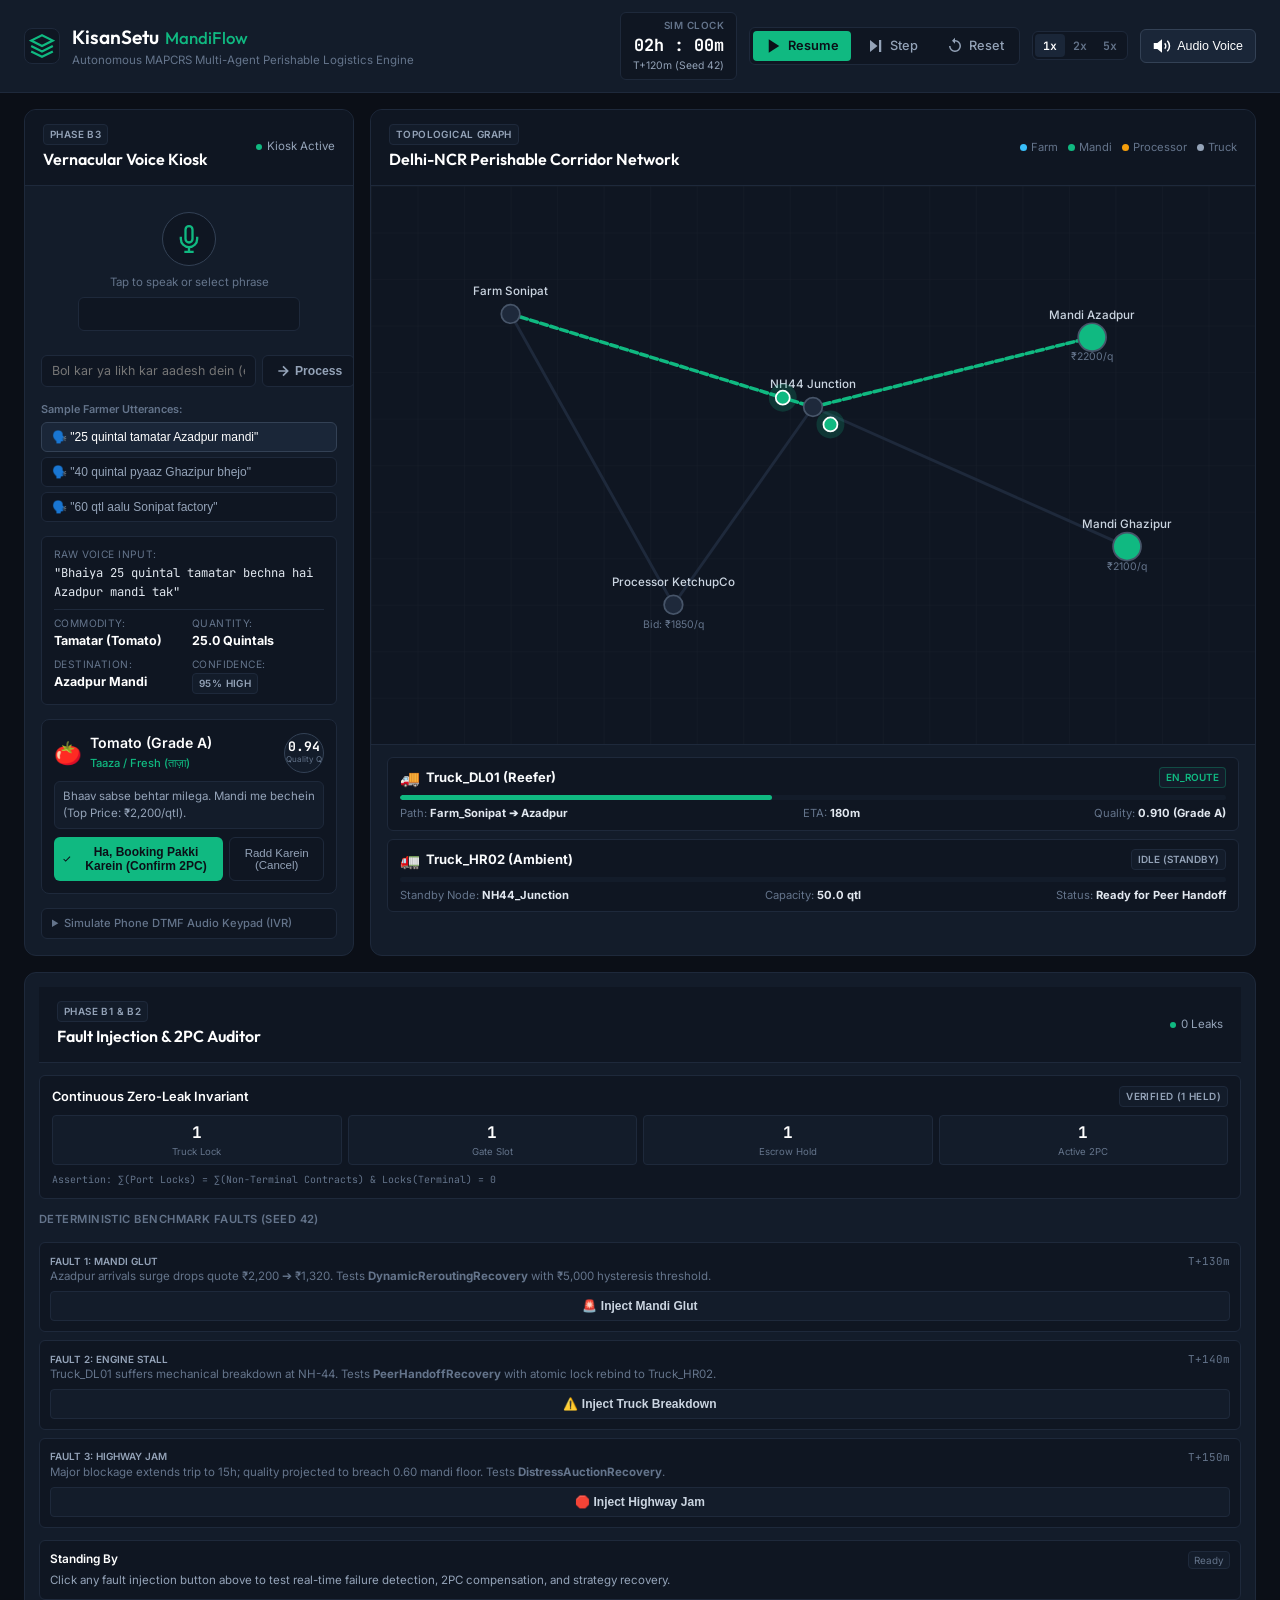
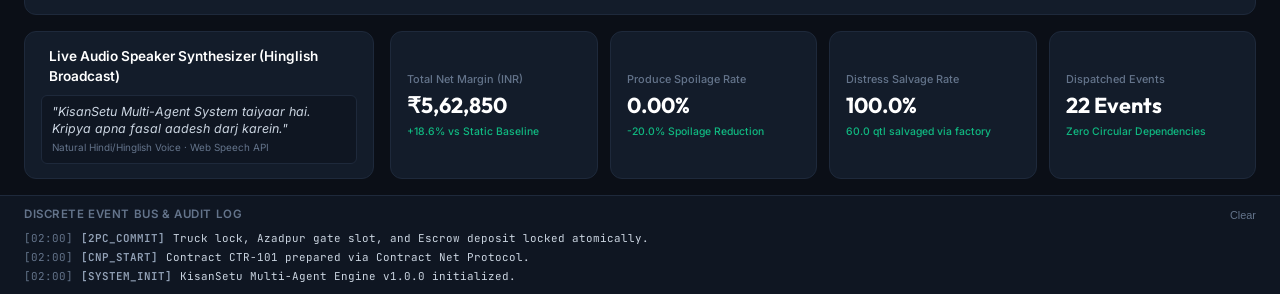
==== commit b334da91: "feat(ui): simplify UI aesthetic to clean minimalist slate palette with subtle accents" ====
--- a/web/index.html
+++ b/web/index.html
@@ -410,23 +410,23 @@
     <div class="metrics-grid">
       <div class="metric-card">
         <span class="metric-lbl">Total Net Margin (INR)</span>
-        <div class="metric-val text-green" id="metricMargin">₹5,62,850</div>
-        <span class="metric-comp text-green">+18.6% vs Static Baseline</span>
+        <div class="metric-val" id="metricMargin">₹5,62,850</div>
+        <span class="metric-comp">+18.6% vs Static Baseline</span>
       </div>
       <div class="metric-card">
         <span class="metric-lbl">Produce Spoilage Rate</span>
-        <div class="metric-val text-cyan" id="metricSpoilage">0.00%</div>
-        <span class="metric-comp text-cyan">-20.0% Spoilage Reduction</span>
+        <div class="metric-val" id="metricSpoilage">0.00%</div>
+        <span class="metric-comp">-20.0% Spoilage Reduction</span>
       </div>
       <div class="metric-card">
         <span class="metric-lbl">Distress Salvage Rate</span>
-        <div class="metric-val text-amber" id="metricSalvage">100.0%</div>
-        <span class="metric-comp text-amber">60.0 qtl salvaged via factory</span>
+        <div class="metric-val" id="metricSalvage">100.0%</div>
+        <span class="metric-comp">60.0 qtl salvaged via factory</span>
       </div>
       <div class="metric-card">
         <span class="metric-lbl">Dispatched Events</span>
-        <div class="metric-val text-purple" id="metricEvents">19 Events</div>
-        <span class="metric-comp text-purple">Zero Circular Dependencies</span>
+        <div class="metric-val" id="metricEvents">19 Events</div>
+        <span class="metric-comp">Zero Circular Dependencies</span>
       </div>
     </div>
   </section>
--- a/web/style.css
+++ b/web/style.css
@@ -1,38 +1,34 @@
 /* ==========================================================================
-   KisanSetu (MandiFlow) - Ultra-Premium Glassmorphic Design System
+   KisanSetu (MandiFlow) - Clean, Minimalist, Professional Design System
    ========================================================================== */
 
 :root {
-  --bg-dark: #090d16;
-  --bg-card: rgba(16, 23, 38, 0.75);
-  --bg-card-hover: rgba(23, 33, 54, 0.85);
-  --border-color: rgba(255, 255, 255, 0.08);
-  --border-glow: rgba(16, 185, 129, 0.3);
-
-  --text-primary: #f8fafc;
-  --text-secondary: #94a3b8;
-  --text-muted: #64748b;
-
-  --emerald: #10b981;
-  --emerald-glow: rgba(16, 185, 129, 0.25);
-  --cyan: #06b6d4;
-  --cyan-glow: rgba(6, 182, 212, 0.25);
-  --amber: #f59e0b;
-  --amber-glow: rgba(245, 158, 11, 0.25);
-  --crimson: #ef4444;
-  --crimson-glow: rgba(239, 68, 68, 0.25);
-  --purple: #8b5cf6;
-  --purple-glow: rgba(139, 92, 246, 0.25);
-  --blue: #3b82f6;
+  --bg-main: #0b0f17;
+  --bg-surface: #131c2a;
+  --bg-surface-hover: #1a2638;
+  --bg-subtle: #0f1622;
+  --border-subtle: #1e293b;
+  --border-active: #334155;
+
+  --text-main: #f8fafc;
+  --text-muted: #94a3b8;
+  --text-dim: #64748b;
+
+  /* Restrained, cohesive accent */
+  --accent: #10b981;
+  --accent-soft: rgba(16, 185, 129, 0.12);
+  --accent-border: rgba(16, 185, 129, 0.3);
+
+  --status-warn: #f59e0b;
+  --status-err: #ef4444;
 
   --font-heading: 'Outfit', sans-serif;
   --font-body: 'Inter', -apple-system, BlinkMacSystemFont, sans-serif;
   --font-mono: 'JetBrains Mono', monospace;
 
-  --radius-sm: 8px;
-  --radius-md: 12px;
-  --radius-lg: 16px;
-  --radius-xl: 24px;
+  --radius-sm: 6px;
+  --radius-md: 8px;
+  --radius-lg: 12px;
 }
 
 * {
@@ -42,15 +38,10 @@
 }
 
 body {
-  background-color: var(--bg-dark);
-  background-image: 
-    radial-gradient(at 0% 0%, rgba(16, 185, 129, 0.08) 0px, transparent 50%),
-    radial-gradient(at 100% 0%, rgba(6, 182, 212, 0.08) 0px, transparent 50%),
-    radial-gradient(at 50% 100%, rgba(139, 92, 246, 0.06) 0px, transparent 50%);
-  background-attachment: fixed;
-  color: var(--text-primary);
+  background-color: var(--bg-main);
+  color: var(--text-main);
   font-family: var(--font-body);
-  font-size: 14px;
+  font-size: 13px;
   line-height: 1.5;
   min-height: 100vh;
   display: flex;
@@ -58,20 +49,19 @@
 }
 
 /* ==========================================================================
-   Navbar & Controls Bar
+   Header / Navbar
    ========================================================================== */
 
 .navbar {
   display: flex;
   align-items: center;
   justify-content: space-between;
-  padding: 12px 28px;
-  background: rgba(11, 15, 25, 0.85);
-  backdrop-filter: blur(20px);
-  border-bottom: 1px solid var(--border-color);
+  padding: 12px 24px;
+  background: var(--bg-surface);
+  border-bottom: 1px solid var(--border-subtle);
   position: sticky;
   top: 0;
-  z-index: 100;
+  z-index: 50;
   gap: 16px;
   flex-wrap: wrap;
 }
@@ -79,192 +69,187 @@
 .brand {
   display: flex;
   align-items: center;
-  gap: 14px;
+  gap: 12px;
 }
 
 .brand-logo {
-  width: 44px;
-  height: 44px;
+  width: 36px;
+  height: 36px;
   border-radius: var(--radius-md);
-  background: linear-gradient(135deg, rgba(16, 185, 129, 0.2), rgba(6, 182, 212, 0.1));
-  border: 1px solid rgba(16, 185, 129, 0.3);
+  background: var(--bg-subtle);
+  border: 1px solid var(--border-subtle);
   display: flex;
   align-items: center;
   justify-content: center;
-  box-shadow: 0 0 20px var(--emerald-glow);
 }
 
 .brand-title {
   font-family: var(--font-heading);
-  font-size: 1.35rem;
-  font-weight: 700;
-  letter-spacing: -0.02em;
-  color: #ffffff;
+  font-size: 1.2rem;
+  font-weight: 600;
+  color: #fff;
   display: flex;
   align-items: center;
   gap: 6px;
 }
 
 .brand-sub {
-  color: var(--emerald);
-  font-weight: 600;
-  font-size: 1.15rem;
+  color: var(--accent);
+  font-weight: 500;
+  font-size: 1.05rem;
 }
 
 .brand-tagline {
   font-size: 0.72rem;
-  color: var(--text-muted);
-  letter-spacing: 0.02em;
+  color: var(--text-dim);
 }
 
 .sim-controls {
   display: flex;
   align-items: center;
-  gap: 14px;
+  gap: 12px;
   flex-wrap: wrap;
 }
 
 .sim-clock-card {
   display: flex;
   flex-direction: column;
-  padding: 6px 14px;
-  background: rgba(255, 255, 255, 0.03);
-  border: 1px solid var(--border-color);
-  border-radius: var(--radius-md);
+  padding: 5px 12px;
+  background: var(--bg-subtle);
+  border: 1px solid var(--border-subtle);
+  border-radius: var(--radius-sm);
   text-align: right;
 }
 
 .clock-label {
-  font-size: 0.65rem;
-  font-weight: 700;
-  color: var(--text-muted);
-  letter-spacing: 0.08em;
+  font-size: 0.62rem;
+  font-weight: 600;
+  color: var(--text-dim);
+  letter-spacing: 0.05em;
 }
 
 .clock-time {
   font-family: var(--font-mono);
-  font-size: 1.15rem;
+  font-size: 1.05rem;
   font-weight: 700;
-  color: var(--cyan);
+  color: #fff;
 }
 
 .clock-ticks {
-  font-size: 0.68rem;
-  color: var(--text-secondary);
+  font-size: 0.65rem;
+  color: var(--text-muted);
 }
 
 .control-btn-group {
   display: flex;
   align-items: center;
-  gap: 6px;
-  background: rgba(255, 255, 255, 0.02);
-  padding: 4px;
-  border-radius: var(--radius-md);
-  border: 1px solid var(--border-color);
+  gap: 4px;
+  background: var(--bg-subtle);
+  padding: 3px;
+  border-radius: var(--radius-sm);
+  border: 1px solid var(--border-subtle);
 }
 
 .ctrl-btn {
   display: inline-flex;
   align-items: center;
-  gap: 6px;
-  padding: 8px 14px;
+  gap: 5px;
+  padding: 6px 12px;
   font-family: var(--font-body);
-  font-size: 0.82rem;
-  font-weight: 600;
-  color: var(--text-secondary);
+  font-size: 0.8rem;
+  font-weight: 500;
+  color: var(--text-muted);
   background: transparent;
-  border: 1px solid transparent;
-  border-radius: var(--radius-sm);
-  cursor: pointer;
-  transition: all 0.2s ease;
+  border: none;
+  border-radius: 4px;
+  cursor: pointer;
+  transition: all 0.15s ease;
 }
 
 .ctrl-btn:hover {
   color: #fff;
-  background: rgba(255, 255, 255, 0.06);
+  background: var(--bg-surface-hover);
 }
 
 .ctrl-play {
-  background: var(--emerald);
-  color: #0b0f19;
-  font-weight: 700;
+  background: var(--accent);
+  color: #0b0f17;
+  font-weight: 600;
 }
 
 .ctrl-play:hover {
   background: #059669;
   color: #fff;
-  box-shadow: 0 0 16px var(--emerald-glow);
 }
 
 .speed-selector {
   display: flex;
-  background: rgba(255, 255, 255, 0.03);
-  padding: 3px;
-  border-radius: var(--radius-sm);
-  border: 1px solid var(--border-color);
+  background: var(--bg-subtle);
+  padding: 2px;
+  border-radius: var(--radius-sm);
+  border: 1px solid var(--border-subtle);
 }
 
 .speed-btn {
-  padding: 5px 10px;
+  padding: 4px 8px;
   background: transparent;
   border: none;
+  color: var(--text-dim);
+  font-family: var(--font-mono);
+  font-size: 0.72rem;
+  font-weight: 600;
+  cursor: pointer;
+  border-radius: 4px;
+}
+
+.speed-btn.active, .speed-btn:hover {
+  color: #fff;
+  background: var(--bg-surface-hover);
+}
+
+.audio-toggle-btn {
+  display: flex;
+  align-items: center;
+  gap: 6px;
+  padding: 7px 12px;
+  border-radius: var(--radius-sm);
+  background: var(--bg-subtle);
+  border: 1px solid var(--border-subtle);
   color: var(--text-muted);
-  font-family: var(--font-mono);
-  font-size: 0.75rem;
-  font-weight: 600;
-  cursor: pointer;
-  border-radius: 6px;
-  transition: all 0.2s;
-}
-
-.speed-btn.active, .speed-btn:hover {
-  color: #fff;
-  background: rgba(255, 255, 255, 0.1);
-}
-
-.audio-toggle-btn {
-  display: flex;
-  align-items: center;
-  gap: 7px;
-  padding: 8px 14px;
-  border-radius: var(--radius-md);
-  background: rgba(139, 92, 246, 0.12);
-  border: 1px solid rgba(139, 92, 246, 0.3);
-  color: #c4b5fd;
-  font-size: 0.82rem;
-  font-weight: 600;
-  cursor: pointer;
-  transition: all 0.2s;
-}
-
-.audio-toggle-btn:hover, .audio-toggle-btn.active {
-  background: rgba(139, 92, 246, 0.25);
-  box-shadow: 0 0 16px var(--purple-glow);
-  color: #fff;
+  font-size: 0.78rem;
+  font-weight: 500;
+  cursor: pointer;
+  transition: all 0.15s;
+}
+
+.audio-toggle-btn.active {
+  color: #fff;
+  border-color: var(--border-active);
+  background: var(--bg-surface-hover);
 }
 
 /* ==========================================================================
-   Dashboard Grid
+   Dashboard Layout Grid
    ========================================================================== */
 
 .dashboard-grid {
   display: grid;
-  grid-template-columns: 360px 1fr 380px;
-  gap: 20px;
-  padding: 20px 28px;
+  grid-template-columns: 350px 1fr 360px;
+  gap: 16px;
+  padding: 16px 24px;
   flex: 1;
 }
 
 @media (max-width: 1400px) {
   .dashboard-grid {
-    grid-template-columns: 340px 1fr;
+    grid-template-columns: 330px 1fr;
   }
   .controls-card {
     grid-column: span 2;
   }
 }
 
-@media (max-width: 980px) {
+@media (max-width: 960px) {
   .dashboard-grid {
     grid-template-columns: 1fr;
   }
@@ -273,498 +258,444 @@
   }
 }
 
-/* Card Foundations */
+/* Minimal Cards */
 .card {
-  background: var(--bg-card);
-  backdrop-filter: blur(16px);
-  border: 1px solid var(--border-color);
+  background: var(--bg-surface);
+  border: 1px solid var(--border-subtle);
   border-radius: var(--radius-lg);
   display: flex;
   flex-direction: column;
   overflow: hidden;
-  box-shadow: 0 10px 30px rgba(0, 0, 0, 0.3);
-  transition: border-color 0.3s;
-}
-
-.card:hover {
-  border-color: rgba(255, 255, 255, 0.14);
 }
 
 .card-header {
   display: flex;
   align-items: center;
   justify-content: space-between;
-  padding: 16px 20px;
-  border-bottom: 1px solid var(--border-color);
-  background: rgba(255, 255, 255, 0.015);
+  padding: 14px 18px;
+  border-bottom: 1px solid var(--border-subtle);
+  background: var(--bg-subtle);
 }
 
 .card-title-group {
   display: flex;
   flex-direction: column;
-  gap: 3px;
+  gap: 2px;
 }
 
 .card-header h2 {
   font-family: var(--font-heading);
-  font-size: 1.1rem;
-  font-weight: 600;
-  letter-spacing: -0.01em;
-}
-
-/* Badges */
+  font-size: 1rem;
+  font-weight: 600;
+  color: #fff;
+}
+
 .badge {
   display: inline-flex;
   align-items: center;
-  padding: 2px 8px;
-  border-radius: 999px;
-  font-size: 0.65rem;
-  font-weight: 700;
-  letter-spacing: 0.05em;
+  padding: 2px 6px;
+  border-radius: 4px;
+  font-size: 0.62rem;
+  font-weight: 600;
+  letter-spacing: 0.04em;
   text-transform: uppercase;
   width: fit-content;
-}
-
-.badge-kiosk { background: rgba(16, 185, 129, 0.15); color: var(--emerald); border: 1px solid rgba(16, 185, 129, 0.3); }
-.badge-map { background: rgba(6, 182, 212, 0.15); color: var(--cyan); border: 1px solid rgba(6, 182, 212, 0.3); }
-.badge-control { background: rgba(245, 158, 11, 0.15); color: var(--amber); border: 1px solid rgba(245, 158, 11, 0.3); }
-.badge-safe { background: rgba(16, 185, 129, 0.2); color: #34d399; }
-.badge-confidence { background: rgba(59, 130, 246, 0.2); color: #60a5fa; }
+  background: var(--bg-surface);
+  border: 1px solid var(--border-subtle);
+  color: var(--text-muted);
+}
 
 .status-indicator {
   display: inline-flex;
   align-items: center;
-  gap: 6px;
+  gap: 5px;
   font-size: 0.72rem;
   color: var(--text-muted);
 }
 
 .status-indicator::before {
   content: '';
+  width: 6px;
+  height: 6px;
+  border-radius: 50%;
+  background: #64748b;
+}
+
+.status-indicator.live::before, .status-indicator.active::before {
+  background: var(--accent);
+}
+
+/* ==========================================================================
+   Column 1: Vernacular Voice Kiosk
+   ========================================================================== */
+
+.kiosk-terminal {
+  padding: 16px;
+  display: flex;
+  flex-direction: column;
+  gap: 14px;
+}
+
+.mic-container {
+  display: flex;
+  flex-direction: column;
+  align-items: center;
+  justify-content: center;
+  padding: 10px 0;
+}
+
+.mic-button {
+  width: 54px;
+  height: 54px;
+  border-radius: 50%;
+  background: var(--bg-subtle);
+  border: 1px solid var(--border-active);
+  color: var(--accent);
+  cursor: pointer;
+  display: flex;
+  align-items: center;
+  justify-content: center;
+  transition: all 0.2s;
+}
+
+.mic-button:hover {
+  background: var(--bg-surface-hover);
+  border-color: var(--accent);
+}
+
+.mic-button.listening {
+  background: var(--status-err);
+  border-color: var(--status-err);
+  color: #fff;
+}
+
+.mic-status-label {
+  margin-top: 8px;
+  font-size: 0.72rem;
+  color: var(--text-dim);
+}
+
+.mic-visualizer {
+  margin-top: 6px;
+  border-radius: var(--radius-sm);
+  background: var(--bg-subtle);
+  border: 1px solid var(--border-subtle);
+}
+
+.voice-input-bar {
+  display: flex;
+  gap: 6px;
+}
+
+.voice-text-input {
+  flex: 1;
+  background: var(--bg-subtle);
+  border: 1px solid var(--border-subtle);
+  border-radius: var(--radius-sm);
+  padding: 7px 10px;
+  color: #fff;
+  font-family: var(--font-body);
+  font-size: 0.78rem;
+  transition: border-color 0.15s;
+}
+
+.voice-text-input:focus {
+  outline: none;
+  border-color: var(--accent);
+}
+
+.btn-voice-submit {
+  display: flex;
+  align-items: center;
+  gap: 4px;
+  padding: 7px 12px;
+  background: var(--bg-subtle);
+  border: 1px solid var(--border-subtle);
+  border-radius: var(--radius-sm);
+  color: var(--text-muted);
+  font-size: 0.76rem;
+  font-weight: 600;
+  cursor: pointer;
+  transition: all 0.15s;
+}
+
+.btn-voice-submit:hover {
+  color: #fff;
+  border-color: var(--border-active);
+}
+
+.chips-container {
+  display: flex;
+  flex-direction: column;
+  gap: 5px;
+}
+
+.chips-label {
+  font-size: 0.68rem;
+  color: var(--text-dim);
+  font-weight: 600;
+}
+
+.voice-chip {
+  text-align: left;
+  padding: 7px 10px;
+  background: var(--bg-subtle);
+  border: 1px solid var(--border-subtle);
+  border-radius: var(--radius-sm);
+  color: var(--text-muted);
+  font-size: 0.75rem;
+  cursor: pointer;
+  transition: all 0.15s;
+}
+
+.voice-chip:hover, .voice-chip.active {
+  background: var(--bg-surface-hover);
+  border-color: var(--border-active);
+  color: #fff;
+}
+
+.parsed-box {
+  background: var(--bg-subtle);
+  border: 1px solid var(--border-subtle);
+  border-radius: var(--radius-sm);
+  padding: 10px 12px;
+  display: flex;
+  flex-direction: column;
+  gap: 8px;
+}
+
+.parsed-row {
+  display: flex;
+  flex-direction: column;
+  gap: 2px;
+}
+
+.parsed-label {
+  font-size: 0.64rem;
+  color: var(--text-dim);
+  text-transform: uppercase;
+  letter-spacing: 0.04em;
+}
+
+.parsed-val {
+  font-family: var(--font-mono);
+  font-size: 0.76rem;
+  color: #e2e8f0;
+}
+
+.parsed-grid {
+  display: grid;
+  grid-template-columns: 1fr 1fr;
+  gap: 6px;
+  padding-top: 6px;
+  border-top: 1px solid var(--border-subtle);
+}
+
+.parsed-grid div {
+  display: flex;
+  flex-direction: column;
+  gap: 1px;
+}
+
+.parsed-grid strong {
+  font-size: 0.78rem;
+  color: #fff;
+}
+
+/* Clean Produce Card */
+.status-card-widget {
+  padding: 12px;
+  border-radius: var(--radius-md);
+  background: var(--bg-subtle);
+  border: 1px solid var(--border-subtle);
+  display: flex;
+  flex-direction: column;
+  gap: 8px;
+}
+
+.status-card-header {
+  display: flex;
+  align-items: center;
+  justify-content: space-between;
+}
+
+.crop-info {
+  display: flex;
+  align-items: center;
+  gap: 8px;
+}
+
+.crop-icon {
+  font-size: 1.4rem;
+}
+
+.crop-info h4 {
+  font-size: 0.88rem;
+  font-weight: 600;
+  color: #fff;
+}
+
+.grade-tag {
+  font-size: 0.7rem;
+  color: var(--accent);
+  font-weight: 500;
+}
+
+.quality-score-circle {
+  width: 40px;
+  height: 40px;
+  border-radius: 50%;
+  border: 1px solid var(--border-active);
+  background: var(--bg-surface);
+  display: flex;
+  flex-direction: column;
+  align-items: center;
+  justify-content: center;
+}
+
+.q-val {
+  font-family: var(--font-mono);
+  font-size: 0.82rem;
+  font-weight: 700;
+  color: #fff;
+  line-height: 1;
+}
+
+.q-lbl {
+  font-size: 0.5rem;
+  color: var(--text-dim);
+}
+
+.status-recommendation {
+  font-size: 0.72rem;
+  color: var(--text-muted);
+  background: var(--bg-surface);
+  padding: 6px 8px;
+  border-radius: var(--radius-sm);
+  border: 1px solid var(--border-subtle);
+}
+
+.card-action-bar {
+  display: flex;
+  gap: 6px;
+}
+
+.btn-primary-action {
+  flex: 2;
+  display: flex;
+  align-items: center;
+  justify-content: center;
+  gap: 5px;
+  padding: 8px;
+  background: var(--accent);
+  color: #0b0f17;
+  font-weight: 600;
+  font-size: 0.75rem;
+  border: none;
+  border-radius: var(--radius-sm);
+  cursor: pointer;
+  transition: all 0.15s;
+}
+
+.btn-primary-action:hover {
+  background: #059669;
+  color: #fff;
+}
+
+.btn-secondary-action {
+  flex: 1;
+  padding: 8px;
+  background: transparent;
+  color: var(--text-muted);
+  font-size: 0.72rem;
+  border: 1px solid var(--border-subtle);
+  border-radius: var(--radius-sm);
+  cursor: pointer;
+}
+
+.btn-secondary-action:hover {
+  background: var(--bg-surface-hover);
+  color: #fff;
+}
+
+.dtmf-drawer {
+  background: var(--bg-subtle);
+  border: 1px solid var(--border-subtle);
+  border-radius: var(--radius-sm);
+  padding: 6px 10px;
+}
+
+.dtmf-drawer summary {
+  font-size: 0.7rem;
+  color: var(--text-dim);
+  cursor: pointer;
+  font-weight: 500;
+}
+
+.numpad-grid {
+  display: grid;
+  grid-template-columns: repeat(3, 1fr);
+  gap: 4px;
+  margin-top: 8px;
+}
+
+.numpad-btn {
+  display: flex;
+  flex-direction: column;
+  align-items: center;
+  padding: 5px;
+  background: var(--bg-surface);
+  border: 1px solid var(--border-subtle);
+  border-radius: var(--radius-sm);
+  color: #fff;
+  font-family: var(--font-heading);
+  font-size: 0.85rem;
+  font-weight: 600;
+  cursor: pointer;
+  transition: background 0.15s;
+}
+
+.numpad-btn span {
+  font-size: 0.55rem;
+  color: var(--text-dim);
+  font-family: var(--font-body);
+}
+
+.numpad-btn:hover {
+  background: var(--bg-surface-hover);
+}
+
+/* ==========================================================================
+   Column 2: Road Graph & Map
+   ========================================================================== */
+
+.map-card {
+  position: relative;
+}
+
+.map-legend {
+  display: flex;
+  gap: 10px;
+  font-size: 0.7rem;
+  color: var(--text-dim);
+}
+
+.legend-item {
+  display: flex;
+  align-items: center;
+  gap: 4px;
+}
+
+.dot {
   width: 7px;
   height: 7px;
   border-radius: 50%;
-  background: #64748b;
-}
-
-.status-indicator.live::before, .status-indicator.active::before {
-  background: var(--emerald);
-  box-shadow: 0 0 8px var(--emerald);
-  animation: pulse 1.8s infinite;
-}
-
-@keyframes pulse {
-  0% { transform: scale(0.95); box-shadow: 0 0 0 0 rgba(16, 185, 129, 0.7); }
-  70% { transform: scale(1.1); box-shadow: 0 0 0 7px rgba(16, 185, 129, 0); }
-  100% { transform: scale(0.95); box-shadow: 0 0 0 0 rgba(16, 185, 129, 0); }
-}
-
-/* ==========================================================================
-   Column 1: Vernacular Voice Kiosk
-   ========================================================================== */
-
-.kiosk-terminal {
-  padding: 18px;
-  display: flex;
-  flex-direction: column;
-  gap: 16px;
-}
-
-.mic-container {
-  display: flex;
-  flex-direction: column;
-  align-items: center;
-  justify-content: center;
-  padding: 16px 0;
-  position: relative;
-}
-
-.mic-button {
-  width: 64px;
-  height: 64px;
-  border-radius: 50%;
-  background: linear-gradient(135deg, var(--emerald), #059669);
-  border: 3px solid rgba(255, 255, 255, 0.2);
-  color: #fff;
-  cursor: pointer;
-  display: flex;
-  align-items: center;
-  justify-content: center;
-  box-shadow: 0 8px 24px var(--emerald-glow);
-  transition: transform 0.2s, box-shadow 0.2s;
-  z-index: 2;
-}
-
-.mic-button:hover {
-  transform: scale(1.08);
-  box-shadow: 0 10px 30px rgba(16, 185, 129, 0.5);
-}
-
-.mic-button.listening {
-  background: linear-gradient(135deg, var(--crimson), #dc2626);
-  box-shadow: 0 8px 24px var(--crimson-glow);
-  animation: micListenPulse 1s infinite alternate;
-}
-
-@keyframes micListenPulse {
-  0% { transform: scale(1); }
-  100% { transform: scale(1.12); }
-}
-
-.mic-status-label {
-  margin-top: 10px;
-  font-size: 0.75rem;
-  color: var(--text-muted);
-}
-
-.mic-visualizer {
-  margin-top: 8px;
-  border-radius: var(--radius-sm);
-  background: rgba(0, 0, 0, 0.25);
-  border: 1px solid rgba(255, 255, 255, 0.05);
-}
-
-.voice-input-bar {
-  display: flex;
-  gap: 8px;
-}
-
-.voice-text-input {
-  flex: 1;
-  background: rgba(0, 0, 0, 0.35);
-  border: 1px solid var(--border-color);
-  border-radius: var(--radius-sm);
-  padding: 8px 12px;
-  color: #fff;
-  font-family: var(--font-body);
-  font-size: 0.8rem;
-  transition: all 0.2s;
-}
-
-.voice-text-input:focus {
-  outline: none;
-  border-color: var(--emerald);
-  box-shadow: 0 0 10px var(--emerald-glow);
-}
-
-.btn-voice-submit {
-  display: flex;
-  align-items: center;
-  gap: 5px;
-  padding: 8px 14px;
-  background: rgba(16, 185, 129, 0.2);
-  border: 1px solid rgba(16, 185, 129, 0.4);
-  border-radius: var(--radius-sm);
-  color: #34d399;
-  font-size: 0.78rem;
-  font-weight: 700;
-  cursor: pointer;
-  transition: all 0.2s;
-}
-
-.btn-voice-submit:hover {
-  background: var(--emerald);
-  color: #0b0f19;
-  box-shadow: 0 0 12px var(--emerald-glow);
-}
-
-.chips-container {
-  display: flex;
-  flex-direction: column;
-  gap: 6px;
-}
-
-.chips-label {
-  font-size: 0.72rem;
-  color: var(--text-muted);
-  font-weight: 600;
-}
-
-.voice-chip {
-  text-align: left;
-  padding: 8px 12px;
-  background: rgba(255, 255, 255, 0.03);
-  border: 1px solid var(--border-color);
-  border-radius: var(--radius-sm);
-  color: var(--text-secondary);
-  font-size: 0.78rem;
-  cursor: pointer;
-  transition: all 0.2s;
-}
-
-.voice-chip:hover, .voice-chip.active {
-  background: rgba(16, 185, 129, 0.1);
-  border-color: rgba(16, 185, 129, 0.4);
-  color: #ffffff;
-}
-
-.parsed-box {
-  background: rgba(0, 0, 0, 0.3);
-  border: 1px solid var(--border-color);
-  border-radius: var(--radius-md);
-  padding: 12px;
-  display: flex;
-  flex-direction: column;
-  gap: 10px;
-}
-
-.parsed-row {
-  display: flex;
-  flex-direction: column;
-  gap: 2px;
-}
-
-.parsed-label {
-  font-size: 0.68rem;
-  color: var(--text-muted);
-  text-transform: uppercase;
-  letter-spacing: 0.04em;
-}
-
-.parsed-val {
-  font-family: var(--font-mono);
-  font-size: 0.8rem;
-  color: #cbd5e1;
-}
-
-.parsed-grid {
-  display: grid;
-  grid-template-columns: 1fr 1fr;
-  gap: 8px;
-  padding-top: 6px;
-  border-top: 1px solid rgba(255, 255, 255, 0.05);
-}
-
-.parsed-grid div {
-  display: flex;
-  flex-direction: column;
-  gap: 2px;
-}
-
-.parsed-grid strong {
-  font-size: 0.82rem;
-  color: #f1f5f9;
-}
-
-/* Produce Status Card */
-.status-card-widget {
-  padding: 14px;
-  border-radius: var(--radius-md);
-  background: linear-gradient(135deg, rgba(16, 185, 129, 0.12), rgba(16, 185, 129, 0.04));
-  border: 1px solid rgba(16, 185, 129, 0.35);
-  display: flex;
-  flex-direction: column;
-  gap: 10px;
-}
-
-.status-card-widget.grade-b {
-  background: linear-gradient(135deg, rgba(245, 158, 11, 0.12), rgba(245, 158, 11, 0.04));
-  border-color: rgba(245, 158, 11, 0.35);
-}
-
-.status-card-widget.grade-c {
-  background: linear-gradient(135deg, rgba(239, 68, 68, 0.12), rgba(239, 68, 68, 0.04));
-  border-color: rgba(239, 68, 68, 0.35);
-}
-
-.status-card-header {
-  display: flex;
-  align-items: center;
-  justify-content: space-between;
-}
-
-.crop-info {
-  display: flex;
-  align-items: center;
-  gap: 10px;
-}
-
-.crop-icon {
-  font-size: 1.8rem;
-}
-
-.crop-info h4 {
-  font-size: 0.95rem;
-  font-weight: 700;
-  color: #fff;
-}
-
-.grade-tag {
-  font-size: 0.72rem;
-  color: var(--emerald);
-  font-weight: 600;
-}
-
-.status-card-widget.grade-b .grade-tag { color: var(--amber); }
-.status-card-widget.grade-c .grade-tag { color: var(--crimson); }
-
-.quality-score-circle {
-  width: 46px;
-  height: 46px;
-  border-radius: 50%;
-  border: 2px solid var(--emerald);
-  display: flex;
-  flex-direction: column;
-  align-items: center;
-  justify-content: center;
-  background: rgba(16, 185, 129, 0.1);
-}
-
-.status-card-widget.grade-b .quality-score-circle {
-  border-color: var(--amber);
-  background: rgba(245, 158, 11, 0.1);
-}
-
-.status-card-widget.grade-c .quality-score-circle {
-  border-color: var(--crimson);
-  background: rgba(239, 68, 68, 0.1);
-}
-
-.q-val {
-  font-family: var(--font-mono);
-  font-size: 0.9rem;
-  font-weight: 800;
-  color: #fff;
-  line-height: 1;
-}
-
-.q-lbl {
-  font-size: 0.55rem;
-  color: var(--text-muted);
-}
-
-.status-recommendation {
-  font-size: 0.76rem;
-  color: #cbd5e1;
-  background: rgba(0, 0, 0, 0.2);
-  padding: 8px 10px;
-  border-radius: var(--radius-sm);
-}
-
-.card-action-bar {
-  display: flex;
-  gap: 8px;
-}
-
-.btn-primary-action {
-  flex: 2;
-  display: flex;
-  align-items: center;
-  justify-content: center;
-  gap: 6px;
-  padding: 9px;
-  background: var(--emerald);
-  color: #0b0f19;
-  font-weight: 700;
-  font-size: 0.78rem;
-  border: none;
-  border-radius: var(--radius-sm);
-  cursor: pointer;
-  transition: all 0.2s;
-}
-
-.btn-primary-action:hover {
-  background: #059669;
-  color: #fff;
-  box-shadow: 0 0 12px var(--emerald-glow);
-}
-
-.btn-secondary-action {
-  flex: 1;
-  padding: 9px;
-  background: rgba(255, 255, 255, 0.05);
-  color: var(--text-secondary);
-  font-size: 0.76rem;
-  border: 1px solid var(--border-color);
-  border-radius: var(--radius-sm);
-  cursor: pointer;
-}
-
-.btn-secondary-action:hover {
-  background: rgba(255, 255, 255, 0.1);
-  color: #fff;
-}
-
-/* DTMF Drawer */
-.dtmf-drawer {
-  background: rgba(255, 255, 255, 0.02);
-  border: 1px solid var(--border-color);
-  border-radius: var(--radius-md);
-  padding: 8px 12px;
-}
-
-.dtmf-drawer summary {
-  font-size: 0.74rem;
-  color: var(--text-muted);
-  cursor: pointer;
-  font-weight: 600;
-}
-
-.numpad-grid {
-  display: grid;
-  grid-template-columns: repeat(3, 1fr);
-  gap: 6px;
-  margin-top: 10px;
-}
-
-.numpad-btn {
-  display: flex;
-  flex-direction: column;
-  align-items: center;
-  padding: 6px;
-  background: rgba(255, 255, 255, 0.04);
-  border: 1px solid var(--border-color);
-  border-radius: var(--radius-sm);
-  color: #fff;
-  font-family: var(--font-heading);
-  font-size: 0.95rem;
-  font-weight: 700;
-  cursor: pointer;
-  transition: all 0.15s;
-}
-
-.numpad-btn span {
-  font-size: 0.58rem;
-  color: var(--text-muted);
-  font-family: var(--font-body);
-}
-
-.numpad-btn:hover {
-  background: rgba(255, 255, 255, 0.12);
-  transform: translateY(-1px);
-}
-
-/* ==========================================================================
-   Column 2: Road Graph & Interactive Map
-   ========================================================================== */
-
-.map-card {
-  position: relative;
-}
-
-.map-legend {
-  display: flex;
-  gap: 12px;
-  font-size: 0.72rem;
-  color: var(--text-muted);
-}
-
-.legend-item {
-  display: flex;
-  align-items: center;
-  gap: 5px;
-}
-
-.dot {
-  width: 8px;
-  height: 8px;
-  border-radius: 50%;
-}
-
-.dot.farm { background: #3b82f6; }
+}
+
+.dot.farm { background: #38bdf8; }
 .dot.mandi { background: #10b981; }
 .dot.plant { background: #f59e0b; }
-.dot.truck { background: #06b6d4; }
+.dot.truck { background: #94a3b8; }
 
 .map-canvas-container {
   position: relative;
@@ -777,152 +708,137 @@
   width: 100%;
   height: auto;
   min-height: 380px;
-  background: #090e1a;
-  border-bottom: 1px solid var(--border-color);
-}
-
-/* Map Nodes & Edges Styling */
+  background: var(--bg-subtle);
+  border-bottom: 1px solid var(--border-subtle);
+}
+
 .map-edge {
-  stroke: rgba(255, 255, 255, 0.12);
+  stroke: #1e293b;
+  stroke-width: 2.5;
+  stroke-linecap: round;
+}
+
+.map-edge.active-route {
+  stroke: var(--accent);
   stroke-width: 3;
-  stroke-linecap: round;
-}
-
-.map-edge.active-route {
-  stroke: #10b981;
-  stroke-width: 4;
-  stroke-dasharray: 8 4;
-  animation: dashRoad 1.2s linear infinite;
+  stroke-dasharray: 6 3;
 }
 
 .map-edge.reroute {
-  stroke: #f59e0b;
-  stroke-width: 4;
+  stroke: var(--status-warn);
+  stroke-width: 3;
   stroke-dasharray: 6 3;
-  animation: dashRoad 1s linear infinite;
-}
-
-@keyframes dashRoad {
-  to { stroke-dashoffset: -12; }
 }
 
 .map-node {
   cursor: pointer;
-  transition: transform 0.2s;
-}
-
-.map-node:hover {
-  filter: drop-shadow(0 0 10px rgba(16, 185, 129, 0.8));
 }
 
 .node-label {
   font-family: var(--font-body);
-  font-size: 11px;
-  font-weight: 600;
-  fill: #e2e8f0;
+  font-size: 10px;
+  font-weight: 500;
+  fill: #cbd5e1;
 }
 
 .node-sublabel {
   font-size: 9px;
-  fill: #94a3b8;
-}
-
-/* Truck Lanes Overlay */
+  fill: #64748b;
+}
+
 .truck-lanes-panel {
-  padding: 14px 18px;
-  background: rgba(11, 15, 25, 0.85);
-  display: flex;
-  flex-direction: column;
-  gap: 10px;
+  padding: 12px 16px;
+  background: var(--bg-surface);
+  display: flex;
+  flex-direction: column;
+  gap: 8px;
 }
 
 .lane-item {
-  background: rgba(255, 255, 255, 0.02);
-  border: 1px solid var(--border-color);
-  border-radius: var(--radius-md);
-  padding: 10px 14px;
-  display: flex;
-  flex-direction: column;
+  background: var(--bg-subtle);
+  border: 1px solid var(--border-subtle);
+  border-radius: var(--radius-sm);
+  padding: 8px 12px;
+  display: flex;
+  flex-direction: column;
+  gap: 5px;
+}
+
+.lane-header {
+  display: flex;
+  align-items: center;
+  justify-content: space-between;
+}
+
+.truck-badge {
+  display: flex;
+  align-items: center;
   gap: 6px;
 }
 
-.lane-header {
-  display: flex;
-  align-items: center;
-  justify-content: space-between;
-}
-
-.truck-badge {
-  display: flex;
-  align-items: center;
-  gap: 7px;
-}
-
 .truck-icon {
-  font-size: 1.1rem;
+  font-size: 1rem;
 }
 
 .truck-state-badge {
-  padding: 2px 7px;
-  border-radius: 999px;
-  font-size: 0.65rem;
-  font-weight: 700;
-}
-
-.truck-state-badge.enroute { background: rgba(6, 182, 212, 0.2); color: #38bdf8; }
-.truck-state-badge.idle { background: rgba(255, 255, 255, 0.08); color: var(--text-muted); }
-.truck-state-badge.stalled { background: rgba(239, 68, 68, 0.25); color: #f87171; }
-.truck-state-badge.diverted { background: rgba(245, 158, 11, 0.25); color: #fbbf24; }
-.truck-state-badge.completed { background: rgba(16, 185, 129, 0.25); color: #34d399; }
+  padding: 2px 6px;
+  border-radius: 4px;
+  font-size: 0.62rem;
+  font-weight: 600;
+  background: var(--bg-surface);
+  border: 1px solid var(--border-subtle);
+  color: var(--text-muted);
+}
+
+.truck-state-badge.enroute { color: var(--accent); border-color: var(--accent-border); }
+.truck-state-badge.stalled { color: var(--status-err); border-color: rgba(239, 68, 68, 0.4); }
+.truck-state-badge.diverted { color: var(--status-warn); border-color: rgba(245, 158, 11, 0.4); }
+.truck-state-badge.completed { color: var(--accent); border-color: var(--accent-border); }
 
 .progress-bar-bg {
   width: 100%;
-  height: 6px;
-  background: rgba(255, 255, 255, 0.06);
+  height: 5px;
+  background: var(--bg-surface);
   border-radius: 999px;
   overflow: hidden;
 }
 
 .progress-bar-fill {
   height: 100%;
-  background: linear-gradient(90deg, #3b82f6, #10b981);
+  background: var(--accent);
   border-radius: 999px;
-  transition: width 0.4s ease;
+  transition: width 0.3s ease;
 }
 
 .lane-meta {
   display: flex;
   align-items: center;
   justify-content: space-between;
-  font-size: 0.72rem;
-  color: var(--text-muted);
+  font-size: 0.7rem;
+  color: var(--text-dim);
 }
 
 .lane-meta b {
   color: #e2e8f0;
 }
 
-.quality-text {
-  color: var(--emerald) !important;
-}
-
 /* ==========================================================================
-   Column 3: Controls, Invariants & Fault Injection
+   Column 3: Controls, Invariants & Faults
    ========================================================================== */
 
 .controls-card {
-  padding: 16px;
-  gap: 14px;
+  padding: 14px;
+  gap: 12px;
 }
 
 .invariant-monitor-box {
-  background: rgba(16, 185, 129, 0.05);
-  border: 1px solid rgba(16, 185, 129, 0.25);
-  border-radius: var(--radius-md);
-  padding: 12px 14px;
-  display: flex;
-  flex-direction: column;
-  gap: 8px;
+  background: var(--bg-subtle);
+  border: 1px solid var(--border-subtle);
+  border-radius: var(--radius-sm);
+  padding: 10px 12px;
+  display: flex;
+  flex-direction: column;
+  gap: 6px;
 }
 
 .invariant-title-row {
@@ -932,74 +848,70 @@
 }
 
 .invariant-title-row h4 {
-  font-size: 0.85rem;
-  font-weight: 700;
+  font-size: 0.8rem;
+  font-weight: 600;
   color: #fff;
 }
 
 .invariant-stat-row {
   display: grid;
   grid-template-columns: repeat(4, 1fr);
-  gap: 8px;
-  padding: 4px 0;
+  gap: 6px;
+  padding: 2px 0;
 }
 
 .inv-stat {
   display: flex;
   flex-direction: column;
   align-items: center;
-  background: rgba(0, 0, 0, 0.2);
-  padding: 6px;
-  border-radius: var(--radius-sm);
+  background: var(--bg-surface);
+  border: 1px solid var(--border-subtle);
+  padding: 5px;
+  border-radius: 4px;
 }
 
 .inv-num {
   font-family: var(--font-mono);
-  font-size: 1.1rem;
-  font-weight: 800;
-  color: var(--emerald);
+  font-size: 1rem;
+  font-weight: 700;
+  color: #fff;
 }
 
 .inv-desc {
+  font-size: 0.6rem;
+  color: var(--text-dim);
+  text-align: center;
+}
+
+.invariant-formula {
   font-size: 0.62rem;
-  color: var(--text-muted);
-  text-align: center;
-}
-
-.invariant-formula {
-  font-size: 0.65rem;
-  color: var(--text-muted);
+  color: var(--text-dim);
   font-family: var(--font-mono);
 }
 
 .section-heading {
-  font-size: 0.76rem;
-  color: var(--text-secondary);
-  font-weight: 700;
+  font-size: 0.7rem;
+  color: var(--text-dim);
+  font-weight: 600;
   letter-spacing: 0.04em;
   text-transform: uppercase;
-  margin-bottom: 8px;
+  margin-bottom: 6px;
 }
 
 .fault-injection-deck {
   display: flex;
   flex-direction: column;
-  gap: 10px;
+  gap: 8px;
 }
 
 .fault-button-card {
-  background: rgba(255, 255, 255, 0.02);
-  border: 1px solid var(--border-color);
-  border-radius: var(--radius-md);
-  padding: 12px;
-  display: flex;
-  flex-direction: column;
-  gap: 8px;
-  transition: all 0.2s;
-}
-
-.fault-button-card:hover {
-  background: rgba(255, 255, 255, 0.04);
+  background: var(--bg-subtle);
+  border: 1px solid var(--border-subtle);
+  border-radius: var(--radius-sm);
+  padding: 10px;
+  display: flex;
+  flex-direction: column;
+  gap: 6px;
 }
 
 .fault-header-line {
@@ -1009,106 +921,76 @@
 }
 
 .fault-tag {
-  font-size: 0.65rem;
-  font-weight: 800;
-  padding: 2px 6px;
-  border-radius: 4px;
-}
-
-.tag-glut { background: rgba(245, 158, 11, 0.2); color: #fbbf24; }
-.tag-stall { background: rgba(239, 68, 68, 0.2); color: #f87171; }
-.tag-block { background: rgba(139, 92, 246, 0.2); color: #c084fc; }
+  font-size: 0.62rem;
+  font-weight: 600;
+  color: var(--text-muted);
+}
 
 .fault-time {
   font-family: var(--font-mono);
-  font-size: 0.7rem;
+  font-size: 0.68rem;
+  color: var(--text-dim);
+}
+
+.fault-info p {
+  font-size: 0.72rem;
+  color: var(--text-dim);
+  line-height: 1.35;
+}
+
+.fault-btn {
+  padding: 7px;
+  font-size: 0.75rem;
+  font-weight: 600;
+  border-radius: 4px;
+  border: 1px solid var(--border-subtle);
+  background: var(--bg-surface);
+  color: #cbd5e1;
+  cursor: pointer;
+  transition: all 0.15s;
+}
+
+.fault-btn:hover {
+  background: var(--bg-surface-hover);
+  color: #fff;
+  border-color: var(--border-active);
+}
+
+.recovery-outcome-box {
+  background: var(--bg-subtle);
+  border: 1px solid var(--border-subtle);
+  border-radius: var(--radius-sm);
+  padding: 10px;
+  display: flex;
+  flex-direction: column;
+  gap: 4px;
+}
+
+.rec-header {
+  display: flex;
+  align-items: center;
+  justify-content: space-between;
+}
+
+.rec-strategy {
+  font-size: 0.74rem;
+  font-weight: 600;
+  color: #fff;
+}
+
+.rec-status {
+  font-size: 0.62rem;
+  padding: 1px 5px;
+  border-radius: 4px;
+  background: var(--bg-surface);
+  color: var(--text-dim);
+  border: 1px solid var(--border-subtle);
+}
+
+.rec-summary {
+  font-size: 0.72rem;
   color: var(--text-muted);
-}
-
-.fault-info p {
-  font-size: 0.74rem;
-  color: var(--text-muted);
-  line-height: 1.4;
-  margin-top: 4px;
-}
-
-.fault-btn {
-  padding: 8px;
-  font-size: 0.78rem;
-  font-weight: 700;
-  border-radius: var(--radius-sm);
-  border: none;
-  cursor: pointer;
-  transition: all 0.2s;
-}
-
-.btn-glut {
-  background: rgba(245, 158, 11, 0.15);
-  color: #f59e0b;
-  border: 1px solid rgba(245, 158, 11, 0.4);
-}
-.btn-glut:hover {
-  background: #f59e0b;
-  color: #0b0f19;
-  box-shadow: 0 0 14px var(--amber-glow);
-}
-
-.btn-stall {
-  background: rgba(239, 68, 68, 0.15);
-  color: #ef4444;
-  border: 1px solid rgba(239, 68, 68, 0.4);
-}
-.btn-stall:hover {
-  background: #ef4444;
-  color: #fff;
-  box-shadow: 0 0 14px var(--crimson-glow);
-}
-
-.btn-block {
-  background: rgba(139, 92, 246, 0.15);
-  color: #a78bfa;
-  border: 1px solid rgba(139, 92, 246, 0.4);
-}
-.btn-block:hover {
-  background: #8b5cf6;
-  color: #fff;
-  box-shadow: 0 0 14px var(--purple-glow);
-}
-
-.recovery-outcome-box {
-  background: rgba(0, 0, 0, 0.3);
-  border: 1px solid var(--border-color);
-  border-radius: var(--radius-md);
-  padding: 12px;
-  display: flex;
-  flex-direction: column;
-  gap: 6px;
-}
-
-.rec-header {
-  display: flex;
-  align-items: center;
-  justify-content: space-between;
-}
-
-.rec-strategy {
-  font-size: 0.76rem;
-  font-weight: 700;
-  color: var(--cyan);
-}
-
-.rec-status {
-  font-size: 0.65rem;
-  padding: 2px 6px;
-  border-radius: 999px;
-  background: rgba(255, 255, 255, 0.08);
-  color: var(--text-muted);
-}
-
-.rec-summary {
-  font-size: 0.74rem;
-  color: #94a3b8;
-  line-height: 1.4;
+  line-height: 1.35;
 }
 
 /* ==========================================================================
@@ -1117,89 +999,65 @@
 
 .bottom-section {
   display: grid;
-  grid-template-columns: 380px 1fr;
-  gap: 20px;
-  padding: 0 28px 20px;
-}
-
-@media (max-width: 980px) {
+  grid-template-columns: 350px 1fr;
+  gap: 16px;
+  padding: 0 24px 16px;
+}
+
+@media (max-width: 960px) {
   .bottom-section {
     grid-template-columns: 1fr;
   }
 }
 
 .audio-feed-card {
-  background: var(--bg-card);
-  backdrop-filter: blur(16px);
-  border: 1px solid rgba(139, 92, 246, 0.3);
+  background: var(--bg-surface);
+  border: 1px solid var(--border-subtle);
   border-radius: var(--radius-lg);
-  padding: 16px 20px;
-  display: flex;
-  flex-direction: column;
-  gap: 10px;
+  padding: 14px 16px;
+  display: flex;
+  flex-direction: column;
+  gap: 8px;
 }
 
 .audio-card-header {
   display: flex;
   align-items: center;
-  gap: 10px;
+  gap: 8px;
 }
 
 .audio-card-header h3 {
-  font-size: 0.92rem;
-  font-weight: 700;
-  color: #c4b5fd;
-}
-
-.speaker-wave-icon {
-  display: flex;
-  align-items: flex-end;
-  gap: 2px;
-  height: 16px;
-}
-
-.speaker-wave-icon span {
-  width: 3px;
-  height: 6px;
-  background: var(--purple);
-  border-radius: 999px;
-  animation: wave 1s infinite alternate;
-}
-
-.speaker-wave-icon span:nth-child(2) { animation-delay: 0.2s; height: 12px; }
-.speaker-wave-icon span:nth-child(3) { animation-delay: 0.4s; height: 16px; }
-.speaker-wave-icon span:nth-child(4) { animation-delay: 0.1s; height: 8px; }
-
-@keyframes wave {
-  0% { transform: scaleY(0.4); }
-  100% { transform: scaleY(1.2); }
+  font-size: 0.85rem;
+  font-weight: 600;
+  color: #fff;
 }
 
 .audio-quote-box {
-  background: rgba(0, 0, 0, 0.25);
-  border-radius: var(--radius-sm);
-  padding: 10px 12px;
-  display: flex;
-  flex-direction: column;
-  gap: 4px;
+  background: var(--bg-subtle);
+  border: 1px solid var(--border-subtle);
+  border-radius: var(--radius-sm);
+  padding: 8px 10px;
+  display: flex;
+  flex-direction: column;
+  gap: 3px;
 }
 
 .audio-quote-box p {
-  font-size: 0.82rem;
+  font-size: 0.78rem;
+  color: #cbd5e1;
   font-style: italic;
-  color: #f1f5f9;
-  line-height: 1.4;
+  line-height: 1.35;
 }
 
 .audio-lang-tag {
-  font-size: 0.65rem;
-  color: var(--text-muted);
+  font-size: 0.62rem;
+  color: var(--text-dim);
 }
 
 .metrics-grid {
   display: grid;
   grid-template-columns: repeat(4, 1fr);
-  gap: 14px;
+  gap: 12px;
 }
 
 @media (max-width: 1200px) {
@@ -1209,37 +1067,33 @@
 }
 
 .metric-card {
-  background: var(--bg-card);
-  backdrop-filter: blur(16px);
-  border: 1px solid var(--border-color);
+  background: var(--bg-surface);
+  border: 1px solid var(--border-subtle);
   border-radius: var(--radius-lg);
-  padding: 14px 18px;
+  padding: 12px 16px;
   display: flex;
   flex-direction: column;
   justify-content: center;
-  gap: 4px;
+  gap: 2px;
 }
 
 .metric-lbl {
-  font-size: 0.72rem;
-  color: var(--text-muted);
-  font-weight: 600;
+  font-size: 0.68rem;
+  color: var(--text-dim);
+  font-weight: 500;
 }
 
 .metric-val {
   font-family: var(--font-heading);
-  font-size: 1.55rem;
-  font-weight: 800;
-}
-
-.text-green { color: var(--emerald); }
-.text-cyan { color: var(--cyan); }
-.text-amber { color: var(--amber); }
-.text-purple { color: var(--purple); }
+  font-size: 1.35rem;
+  font-weight: 700;
+  color: #fff;
+}
 
 .metric-comp {
-  font-size: 0.68rem;
-  font-weight: 600;
+  font-size: 0.65rem;
+  color: var(--accent);
+  font-weight: 500;
 }
 
 /* ==========================================================================
@@ -1247,13 +1101,13 @@
    ========================================================================== */
 
 .event-log-drawer {
-  background: rgba(9, 13, 22, 0.95);
-  border-top: 1px solid var(--border-color);
-  padding: 12px 28px;
-  display: flex;
-  flex-direction: column;
-  gap: 8px;
-  max-height: 160px;
+  background: var(--bg-subtle);
+  border-top: 1px solid var(--border-subtle);
+  padding: 10px 24px;
+  display: flex;
+  flex-direction: column;
+  gap: 6px;
+  max-height: 140px;
 }
 
 .log-drawer-header {
@@ -1263,9 +1117,9 @@
 }
 
 .log-drawer-header h4 {
-  font-size: 0.78rem;
-  font-weight: 700;
-  color: var(--text-secondary);
+  font-size: 0.72rem;
+  font-weight: 600;
+  color: var(--text-dim);
   text-transform: uppercase;
   letter-spacing: 0.05em;
 }
@@ -1273,8 +1127,8 @@
 .btn-clear-log {
   background: transparent;
   border: none;
-  color: var(--text-muted);
-  font-size: 0.7rem;
+  color: var(--text-dim);
+  font-size: 0.68rem;
   cursor: pointer;
 }
 
@@ -1285,27 +1139,20 @@
 .log-stream {
   display: flex;
   flex-direction: column-reverse;
-  gap: 4px;
+  gap: 3px;
   overflow-y: auto;
   font-family: var(--font-mono);
-  font-size: 0.72rem;
-  color: #94a3b8;
-  max-height: 110px;
+  font-size: 0.68rem;
+  color: var(--text-dim);
+  max-height: 90px;
 }
 
 .log-entry {
   display: flex;
   align-items: center;
-  gap: 10px;
-  padding: 2px 0;
-  border-bottom: 1px solid rgba(255, 255, 255, 0.02);
-}
-
-.log-entry .time { color: var(--cyan); min-width: 50px; }
-.log-entry .level { font-weight: 700; min-width: 60px; }
-.log-entry .level.info { color: #60a5fa; }
-.log-entry .level.rec { color: var(--emerald); }
-.log-entry .level.warn { color: var(--amber); }
-.log-entry .level.fault { color: var(--crimson); }
-.log-entry .level.audit { color: var(--purple); }
+  gap: 8px;
+}
+
+.log-entry .time { color: #64748b; min-width: 45px; }
+.log-entry .level { font-weight: 600; min-width: 55px; color: var(--text-muted); }
 .log-entry .msg { color: #cbd5e1; }
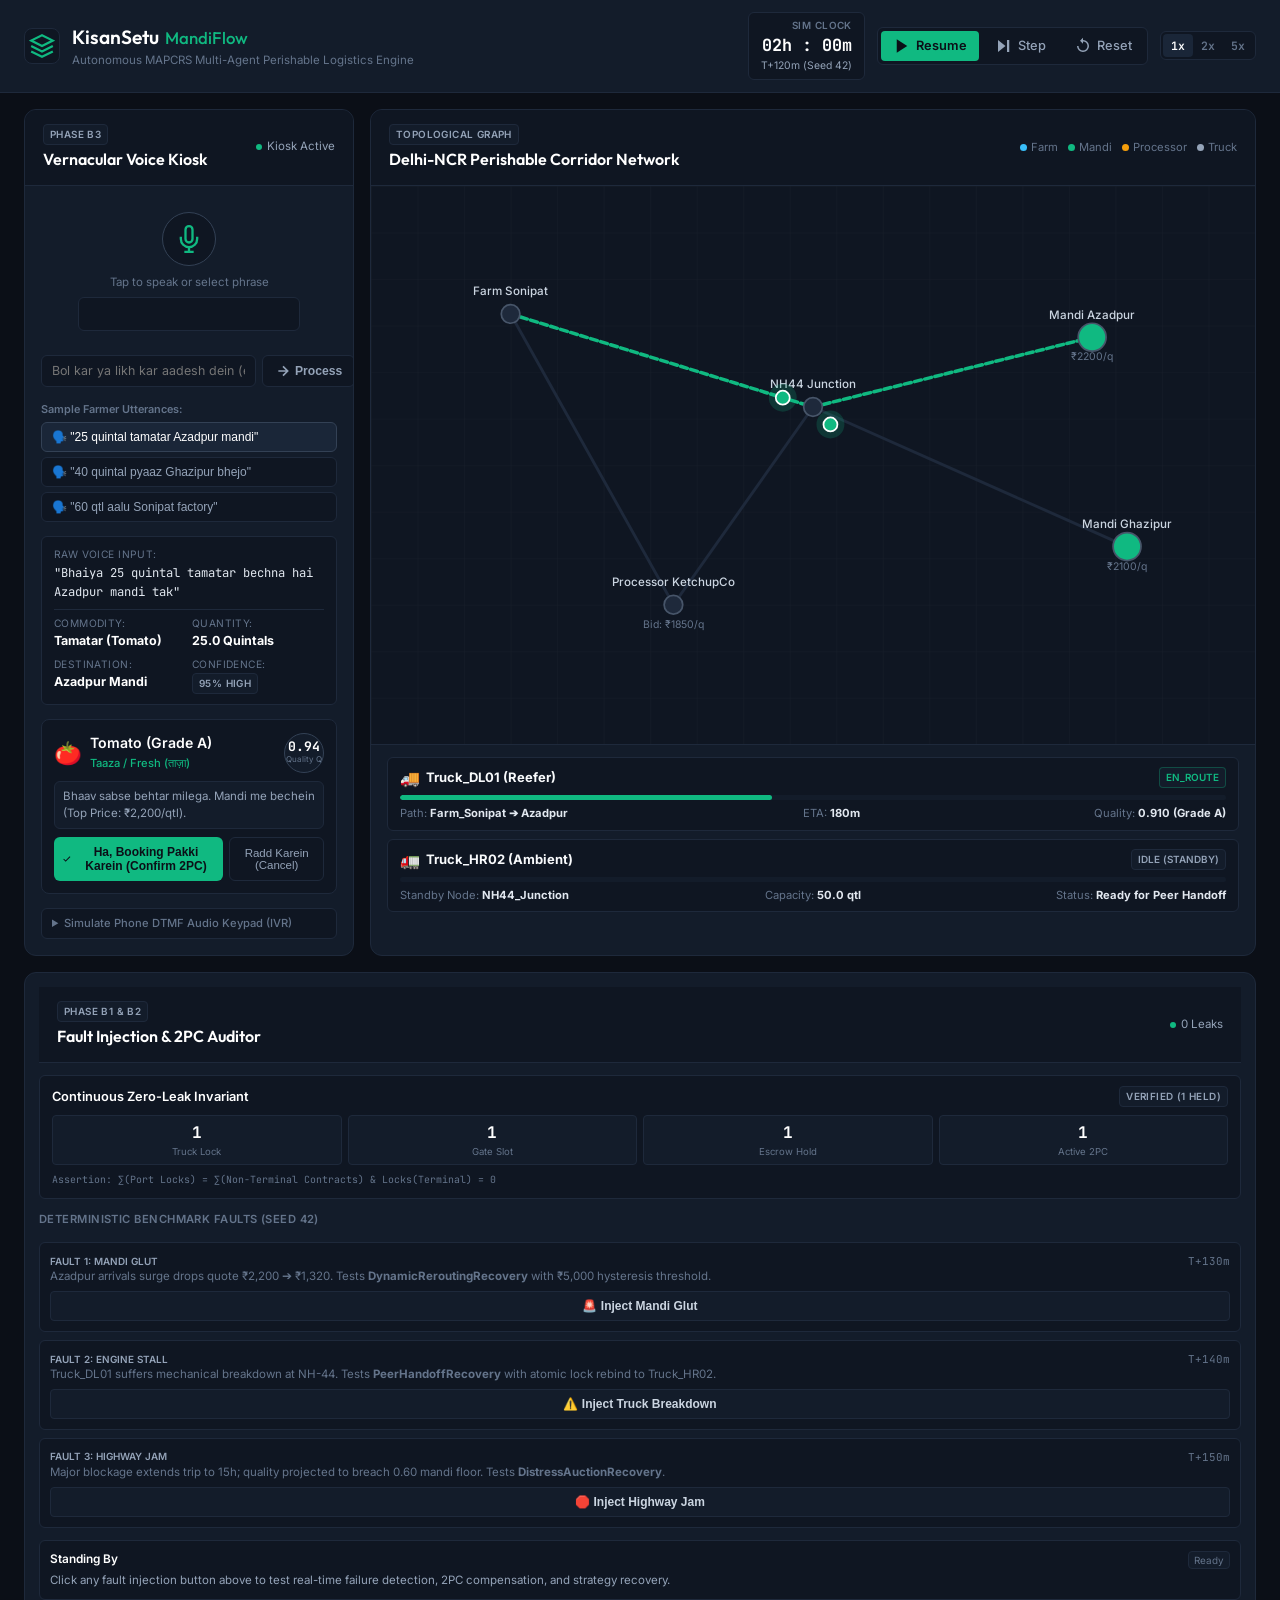
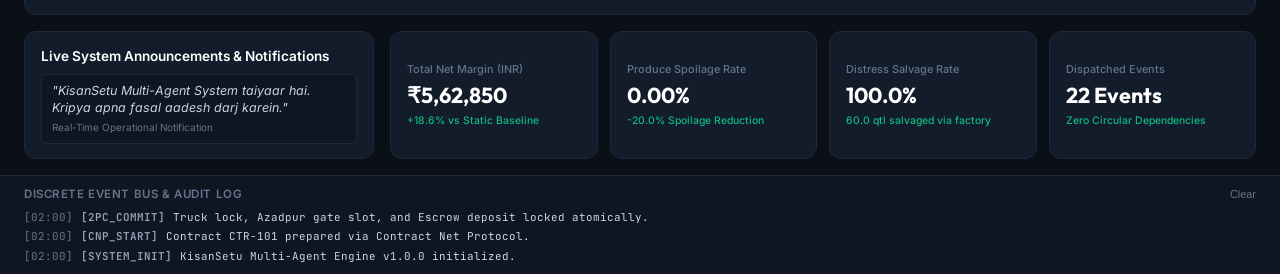
==== commit 177d4fdb: "fix(ui): disable text-to-speech spoken audio output across all actions" ====
--- a/web/index.html
+++ b/web/index.html
@@ -63,15 +63,6 @@
         <button class="speed-btn" data-speed="2">2x</button>
         <button class="speed-btn" data-speed="5">5x</button>
       </div>
-
-      <button id="btnAudioToggle" class="audio-toggle-btn active" title="Toggle Hinglish Spoken Speech Synthesizer">
-        <svg id="audioIcon" viewBox="0 0 24 24" width="18" height="18" fill="none" stroke="currentColor" stroke-width="2">
-          <polygon points="11 5 6 9 2 9 2 15 6 15 11 19 11 5" fill="currentColor"/>
-          <path d="M15.54 8.46a5 5 0 0 1 0 7.07"/>
-          <path d="M19.07 4.93a10 10 0 0 1 0 14.14"/>
-        </svg>
-        <span>Audio Voice</span>
-      </button>
     </div>
   </header>
 
@@ -390,19 +381,16 @@
 
   </main>
 
-  <!-- Bottom Analytics & Spoken Hinglish Audio Feed -->
+  <!-- Bottom Analytics & System Announcements Feed -->
   <section class="bottom-section">
-    <!-- Spoken Audio Announcement Panel -->
+    <!-- System Announcements Panel -->
     <div class="audio-feed-card">
       <div class="audio-card-header">
-        <div class="speaker-wave-icon" id="speakerWave">
-          <span></span><span></span><span></span><span></span>
-        </div>
-        <h3>Live Audio Speaker Synthesizer (Hinglish Broadcast)</h3>
+        <h3>Live System Announcements &amp; Notifications</h3>
       </div>
       <div class="audio-quote-box">
         <p id="audioSpeechSubtitle">"KisanSetu Multi-Agent System taiyaar hai. Kripya apna fasal aadesh darj karein."</p>
-        <span class="audio-lang-tag">Natural Hindi/Hinglish Voice · Web Speech API</span>
+        <span class="audio-lang-tag">Real-Time Operational Notification</span>
       </div>
     </div>
 
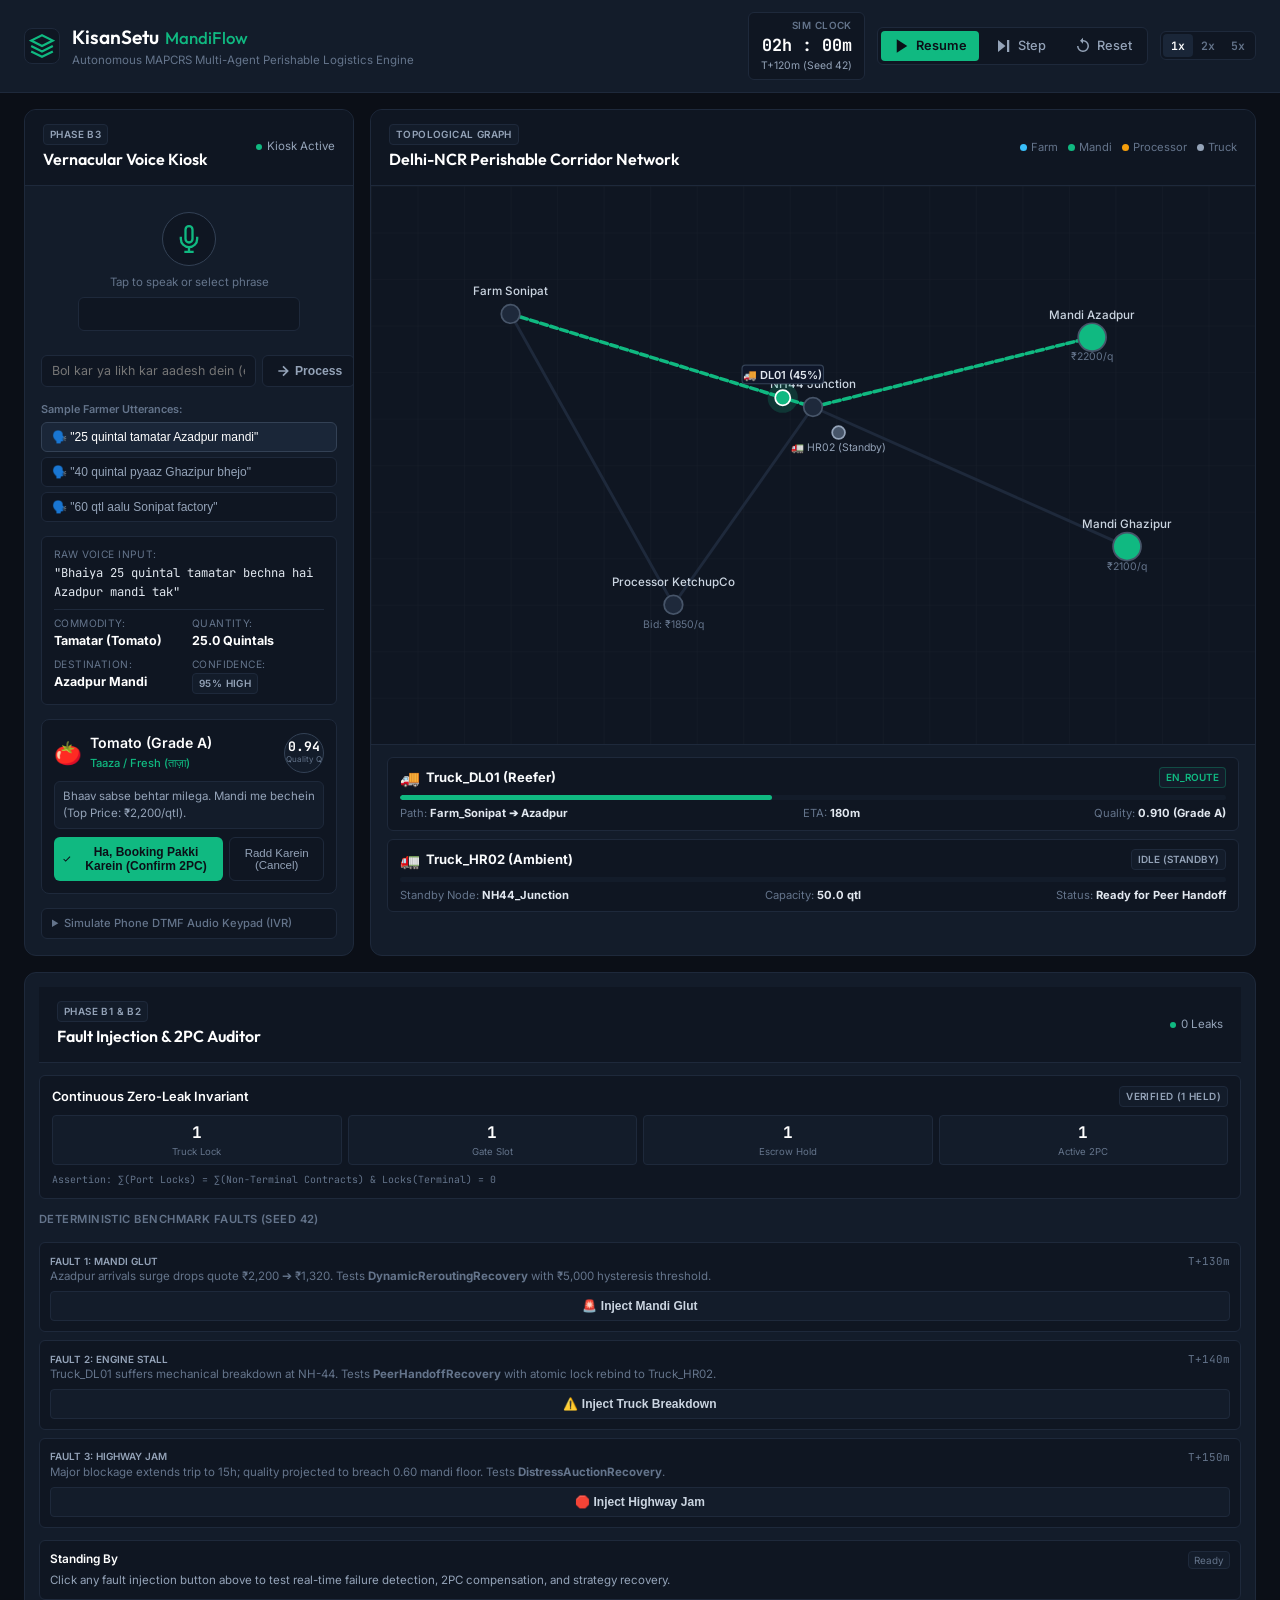
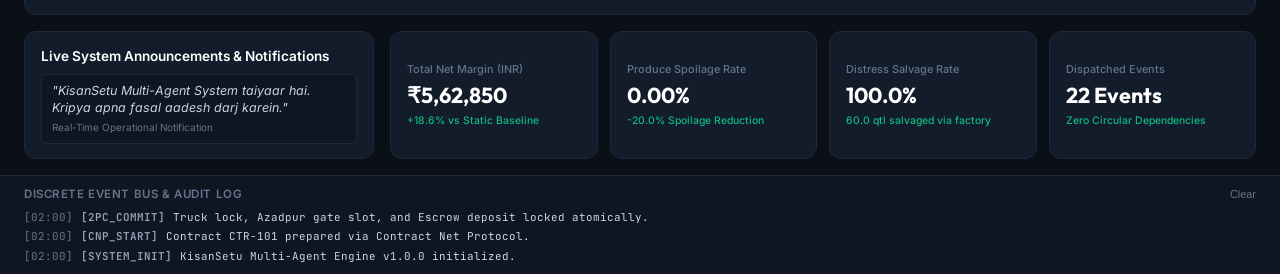
==== commit ae368885: "fix(simulation): enhance truck breakdown animation, peer handoff takeover, and route tracking" ====
--- a/web/index.html
+++ b/web/index.html
@@ -430,6 +430,6 @@
     </div>
   </footer>
 
-  <script src="app.js"></script>
+  <script src="app.js?v=breakdown_fix"></script>
 </body>
 </html>
--- a/web/style.css
+++ b/web/style.css
@@ -1156,3 +1156,38 @@
 .log-entry .time { color: #64748b; min-width: 45px; }
 .log-entry .level { font-weight: 600; min-width: 55px; color: var(--text-muted); }
 .log-entry .msg { color: #cbd5e1; }
+
+/* Dynamic Animations for Truck Breakdown & Peer Handoff */
+@keyframes stallPulse {
+  0% { transform: scale(0.9); opacity: 0.8; }
+  50% { transform: scale(1.35); opacity: 0.25; }
+  100% { transform: scale(0.9); opacity: 0.8; }
+}
+
+@keyframes peerPulse {
+  0% { transform: scale(0.95); opacity: 0.8; }
+  50% { transform: scale(1.25); opacity: 0.3; }
+  100% { transform: scale(0.95); opacity: 0.8; }
+}
+
+@keyframes handoffFlow {
+  0% { stroke-dashoffset: 0; }
+  100% { stroke-dashoffset: -20; }
+}
+
+.pulse-halo-stall {
+  animation: stallPulse 1.2s infinite ease-in-out;
+  transform-origin: center;
+  transform-box: fill-box;
+}
+
+.pulse-halo-peer {
+  animation: peerPulse 1.4s infinite ease-in-out;
+  transform-origin: center;
+  transform-box: fill-box;
+}
+
+.handoff-beam {
+  animation: handoffFlow 0.8s linear infinite;
+}
+
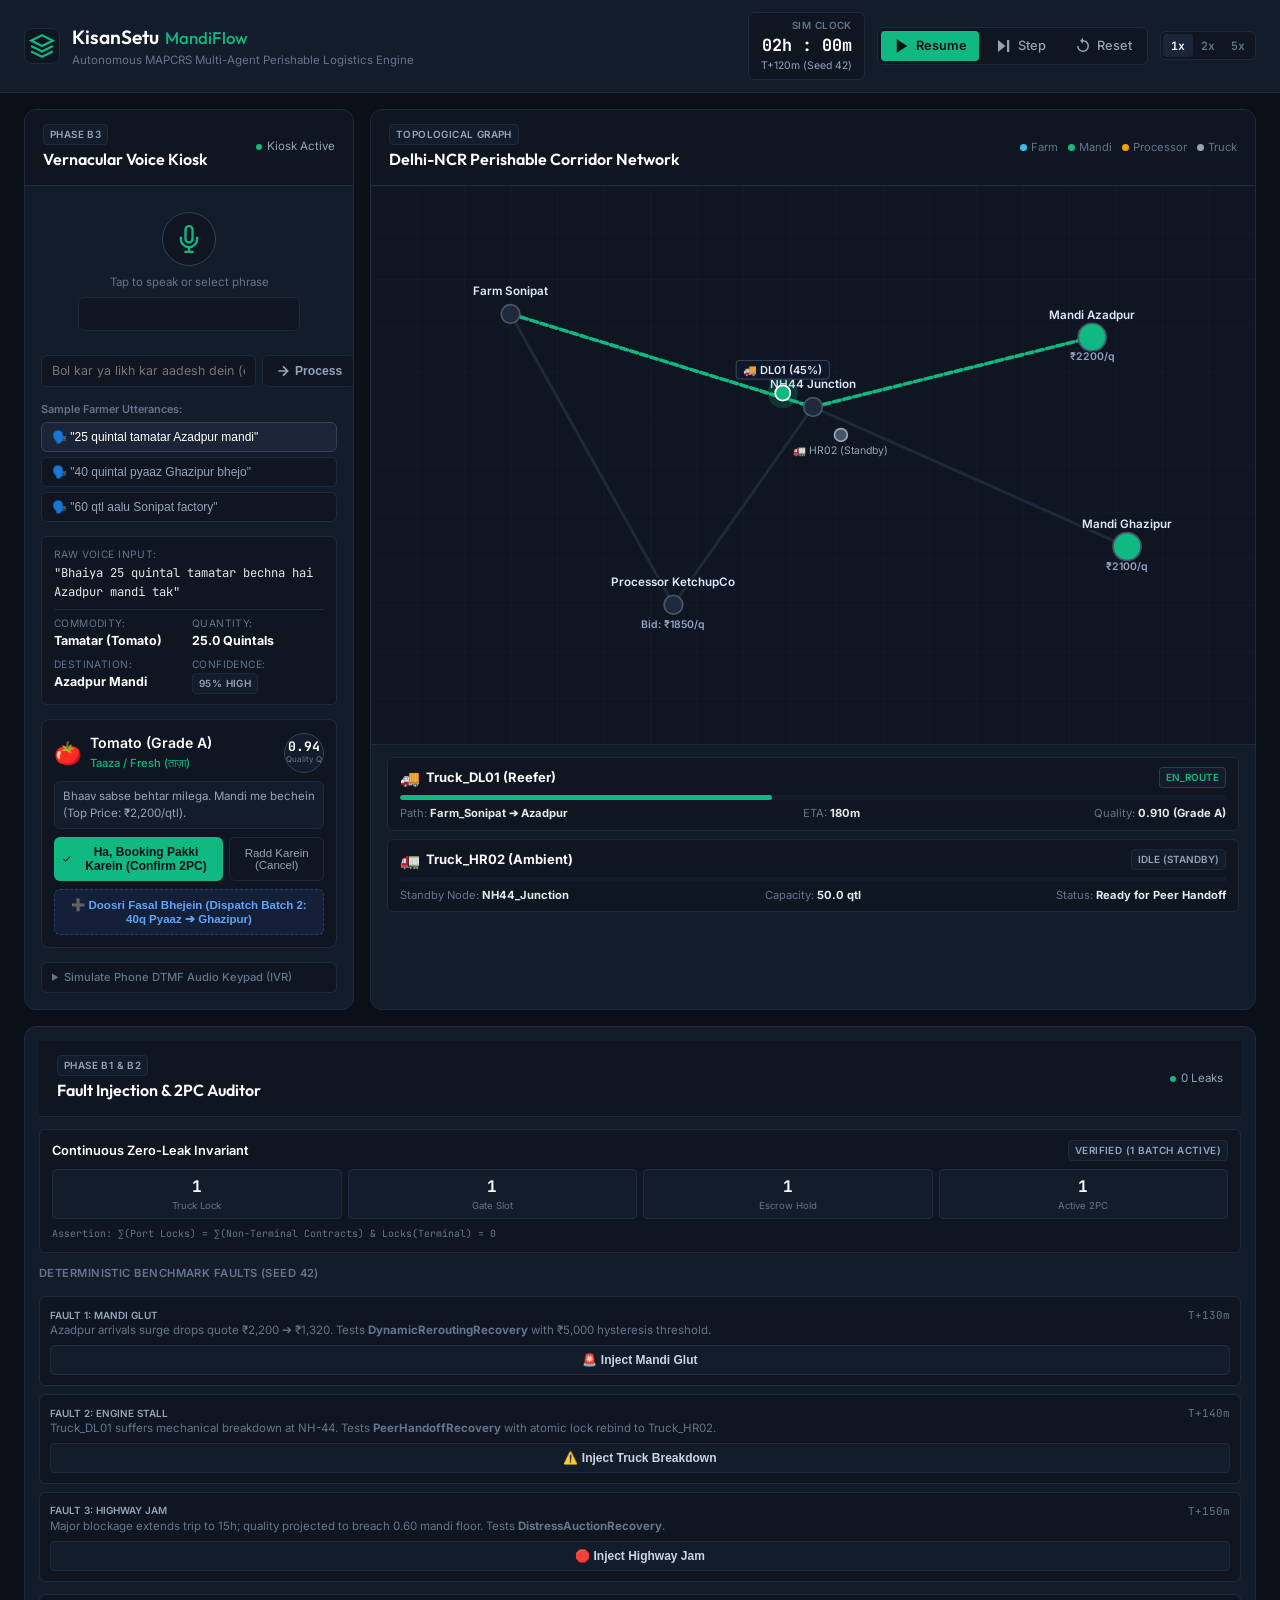
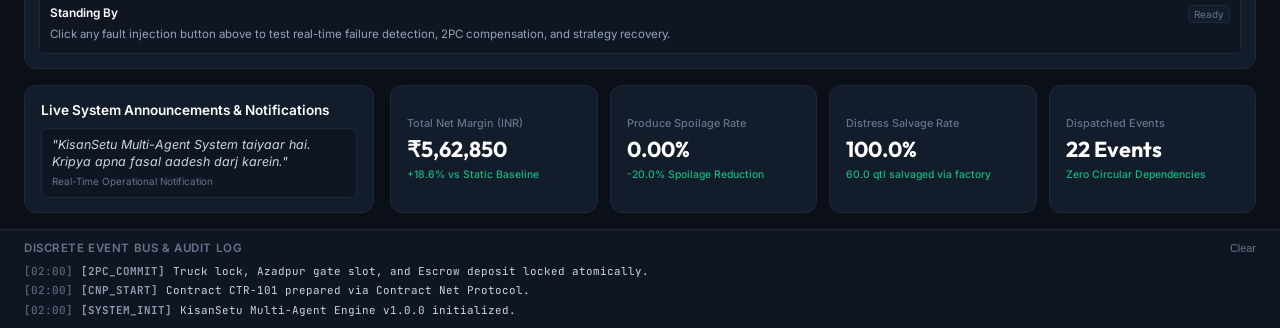
==== commit f811bd48: "feat(ui): add multi-harvest concurrent batch dispatch, interactive node inspector drawer, and fix re" ====
--- a/web/index.html
+++ b/web/index.html
@@ -170,6 +170,9 @@
             </button>
             <button id="btnCancel2PC" class="btn-secondary-action">Radd Karein (Cancel)</button>
           </div>
+          <button id="btnDispatchBatch2" class="btn-batch2-action" title="Dispatch concurrent harvest batch simultaneously">
+            ➕ Doosri Fasal Bhejein (Dispatch Batch 2: 40q Pyaaz ➔ Ghazipur)
+          </button>
         </div>
 
         <!-- DTMF Telephone Numpad -->
@@ -243,6 +246,36 @@
           </g>
         </svg>
 
+        <!-- Interactive Node Inspector Drawer (Option 3) -->
+        <div id="nodeInspectorCard" class="node-inspector-card hidden">
+          <div class="node-inspector-header">
+            <div class="node-title-group">
+              <span id="inspectNodeType" class="badge-node-type">APMC MANDI</span>
+              <h3 id="inspectNodeTitle">Mandi Azadpur</h3>
+            </div>
+            <button id="btnCloseInspector" class="btn-close-inspector" title="Close Inspector">✕</button>
+          </div>
+          <p id="inspectNodeDesc" class="node-inspector-desc">Asia's largest wholesale fruits & vegetables market.</p>
+          <div class="node-stats-grid">
+            <div class="stat-tile">
+              <span class="stat-label">Live Price</span>
+              <strong id="inspectNodePrice" class="stat-val">₹2,200/qtl</strong>
+            </div>
+            <div class="stat-tile">
+              <span class="stat-label">Dock Occupancy</span>
+              <strong id="inspectNodeOccupancy" class="stat-val">2 / 5 Docks</strong>
+            </div>
+            <div class="stat-tile">
+              <span class="stat-label">Operating Window</span>
+              <strong id="inspectNodeWindow" class="stat-val">04:00 - 08:00 AM</strong>
+            </div>
+            <div class="stat-tile">
+              <span class="stat-label">Active Transit</span>
+              <strong id="inspectNodeInbound" class="stat-val">Truck_DL01 En Route</strong>
+            </div>
+          </div>
+        </div>
+
         <!-- Transit Status Lane Panel (Overlay) -->
         <div class="truck-lanes-panel">
           <div class="lane-item" id="truckLane1">
@@ -430,6 +463,6 @@
     </div>
   </footer>
 
-  <script src="app.js?v=breakdown_fix"></script>
+  <script src="app.js?v=state_machine_v8"></script>
 </body>
 </html>
--- a/web/style.css
+++ b/web/style.css
@@ -618,6 +618,29 @@
   color: #fff;
 }
 
+.btn-batch2-action {
+  width: 100%;
+  padding: 8px 10px;
+  background: rgba(59, 130, 246, 0.10);
+  color: #60a5fa;
+  border: 1px dashed rgba(59, 130, 246, 0.35);
+  border-radius: var(--radius-sm);
+  font-size: 0.72rem;
+  font-weight: 600;
+  cursor: pointer;
+  display: flex;
+  align-items: center;
+  justify-content: center;
+  gap: 6px;
+  transition: all 0.2s ease;
+}
+
+.btn-batch2-action:hover {
+  background: rgba(59, 130, 246, 0.20);
+  border-color: #60a5fa;
+  color: #fff;
+}
+
 .dtmf-drawer {
   background: var(--bg-subtle);
   border: 1px solid var(--border-subtle);
@@ -737,13 +760,123 @@
 .node-label {
   font-family: var(--font-body);
   font-size: 10px;
-  font-weight: 500;
-  fill: #cbd5e1;
+  font-weight: 600;
+  fill: #e2e8f0;
+  paint-order: stroke fill;
+  stroke: rgba(15, 23, 42, 0.92);
+  stroke-width: 3.5px;
+  stroke-linejoin: round;
 }
 
 .node-sublabel {
   font-size: 9px;
-  fill: #64748b;
+  font-weight: 600;
+  fill: #94a3b8;
+  paint-order: stroke fill;
+  stroke: rgba(15, 23, 42, 0.92);
+  stroke-width: 2.5px;
+  stroke-linejoin: round;
+}
+
+/* Interactive Node Inspector Drawer */
+.node-inspector-card {
+  position: absolute;
+  top: 14px;
+  right: 14px;
+  width: 290px;
+  background: rgba(15, 23, 42, 0.95);
+  backdrop-filter: blur(8px);
+  border: 1px solid var(--border-active);
+  border-radius: var(--radius-md);
+  padding: 12px 14px;
+  box-shadow: 0 8px 24px rgba(0, 0, 0, 0.45);
+  z-index: 25;
+  display: flex;
+  flex-direction: column;
+  gap: 8px;
+  animation: fadeIn 0.2s ease;
+}
+
+.node-inspector-card.hidden {
+  display: none;
+}
+
+@keyframes fadeIn {
+  from { opacity: 0; transform: translateY(-6px); }
+  to { opacity: 1; transform: translateY(0); }
+}
+
+.node-inspector-header {
+  display: flex;
+  align-items: flex-start;
+  justify-content: space-between;
+}
+
+.badge-node-type {
+  font-size: 0.6rem;
+  font-weight: 700;
+  text-transform: uppercase;
+  padding: 2px 6px;
+  border-radius: 4px;
+  background: rgba(16, 185, 129, 0.15);
+  color: #34d399;
+  border: 1px solid rgba(16, 185, 129, 0.3);
+}
+
+.node-title-group h3 {
+  font-size: 0.92rem;
+  font-weight: 600;
+  color: #fff;
+  margin-top: 3px;
+}
+
+.btn-close-inspector {
+  background: transparent;
+  border: none;
+  color: var(--text-dim);
+  font-size: 0.95rem;
+  cursor: pointer;
+  padding: 2px 6px;
+  border-radius: 4px;
+}
+
+.btn-close-inspector:hover {
+  color: #fff;
+  background: var(--bg-surface-hover);
+}
+
+.node-inspector-desc {
+  font-size: 0.72rem;
+  color: var(--text-muted);
+  line-height: 1.4;
+}
+
+.node-stats-grid {
+  display: grid;
+  grid-template-columns: 1fr 1fr;
+  gap: 6px;
+  margin-top: 2px;
+}
+
+.stat-tile {
+  background: var(--bg-surface);
+  border: 1px solid var(--border-subtle);
+  border-radius: var(--radius-sm);
+  padding: 6px 8px;
+  display: flex;
+  flex-direction: column;
+}
+
+.stat-tile .stat-label {
+  font-size: 0.62rem;
+  color: var(--text-dim);
+}
+
+.stat-tile .stat-val {
+  font-size: 0.76rem;
+  font-weight: 600;
+  color: #e2e8f0;
+  margin-top: 2px;
 }
 
 .truck-lanes-panel {
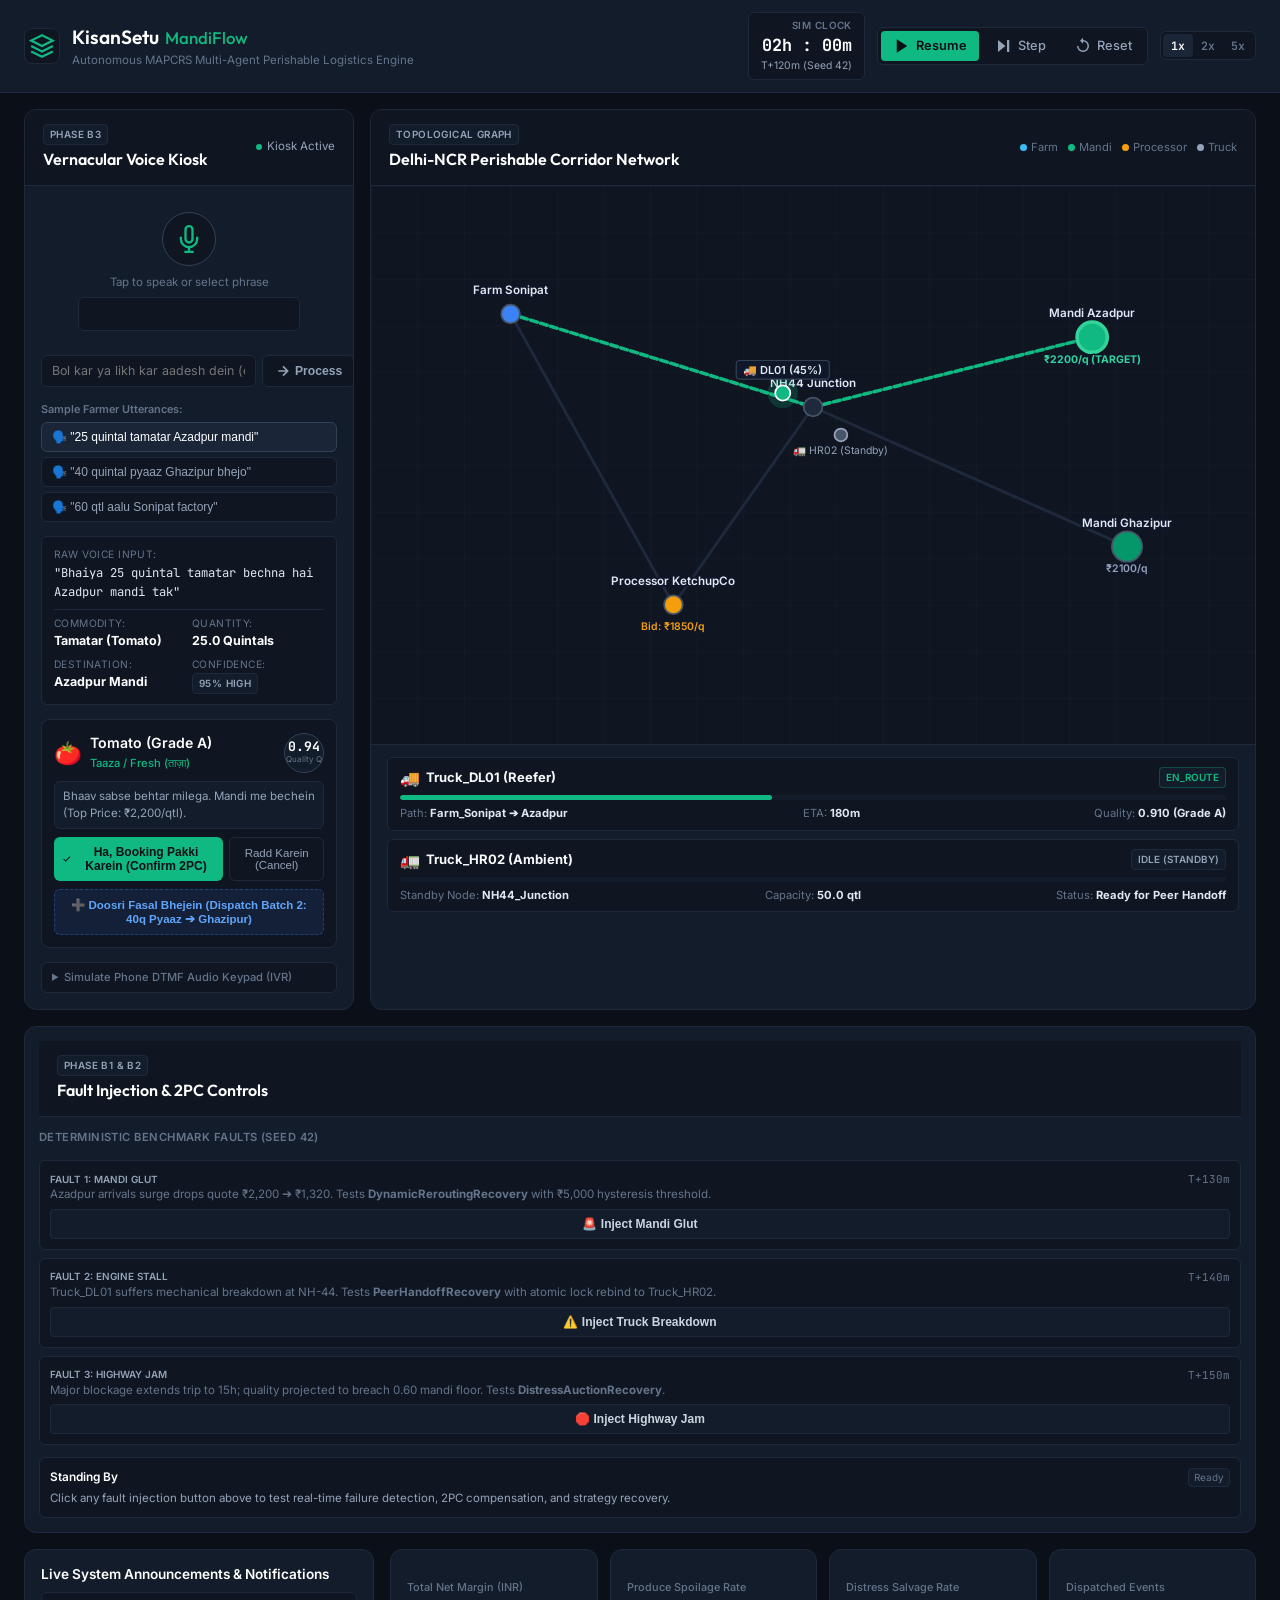
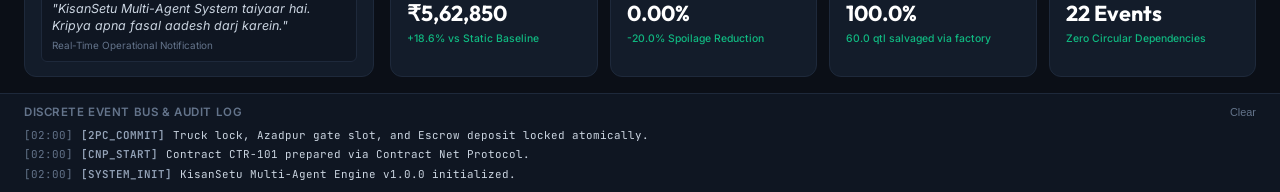
==== commit 9360d718: "fix(ui): remove invariant monitor panel and add dynamic live price crash updates on map nodes" ====
--- a/web/index.html
+++ b/web/index.html
@@ -317,43 +317,13 @@
       </div>
     </section>
 
-    <!-- COLUMN 3: Real-Time Fault Injection & 2PC Invariants -->
+    <!-- COLUMN 3: Real-Time Fault Injection -->
     <section class="card controls-card">
       <div class="card-header">
         <div class="card-title-group">
           <span class="badge badge-control">PHASE B1 & B2</span>
-          <h2>Fault Injection & 2PC Auditor</h2>
-        </div>
-        <span class="status-indicator active" id="invariantLed">0 Leaks</span>
-      </div>
-
-      <!-- Zero-Leak Invariant Monitor Panel -->
-      <div class="invariant-monitor-box">
-        <div class="invariant-title-row">
-          <h4>Continuous Zero-Leak Invariant</h4>
-          <span class="badge badge-safe" id="invariantBadge">Passed (0 Leaks)</span>
-        </div>
-        <div class="invariant-stat-row">
-          <div class="inv-stat">
-            <span class="inv-num" id="invTruckLocks">1</span>
-            <span class="inv-desc">Truck Lock</span>
-          </div>
-          <div class="inv-stat">
-            <span class="inv-num" id="invGateSlots">1</span>
-            <span class="inv-desc">Gate Slot</span>
-          </div>
-          <div class="inv-stat">
-            <span class="inv-num" id="invEscrowHolds">1</span>
-            <span class="inv-desc">Escrow Hold</span>
-          </div>
-          <div class="inv-stat">
-            <span class="inv-num" id="invActiveContracts">1</span>
-            <span class="inv-desc">Active 2PC</span>
-          </div>
-        </div>
-        <p class="invariant-formula">
-          Assertion: ∑(Port Locks) = ∑(Non-Terminal Contracts) &amp; Locks(Terminal) = 0
-        </p>
+          <h2>Fault Injection & 2PC Controls</h2>
+        </div>
       </div>
 
       <!-- Interactive Fault Injection Buttons -->
@@ -463,6 +433,6 @@
     </div>
   </footer>
 
-  <script src="app.js?v=state_machine_v8"></script>
+  <script src="app.js?v=state_machine_v9"></script>
 </body>
 </html>
